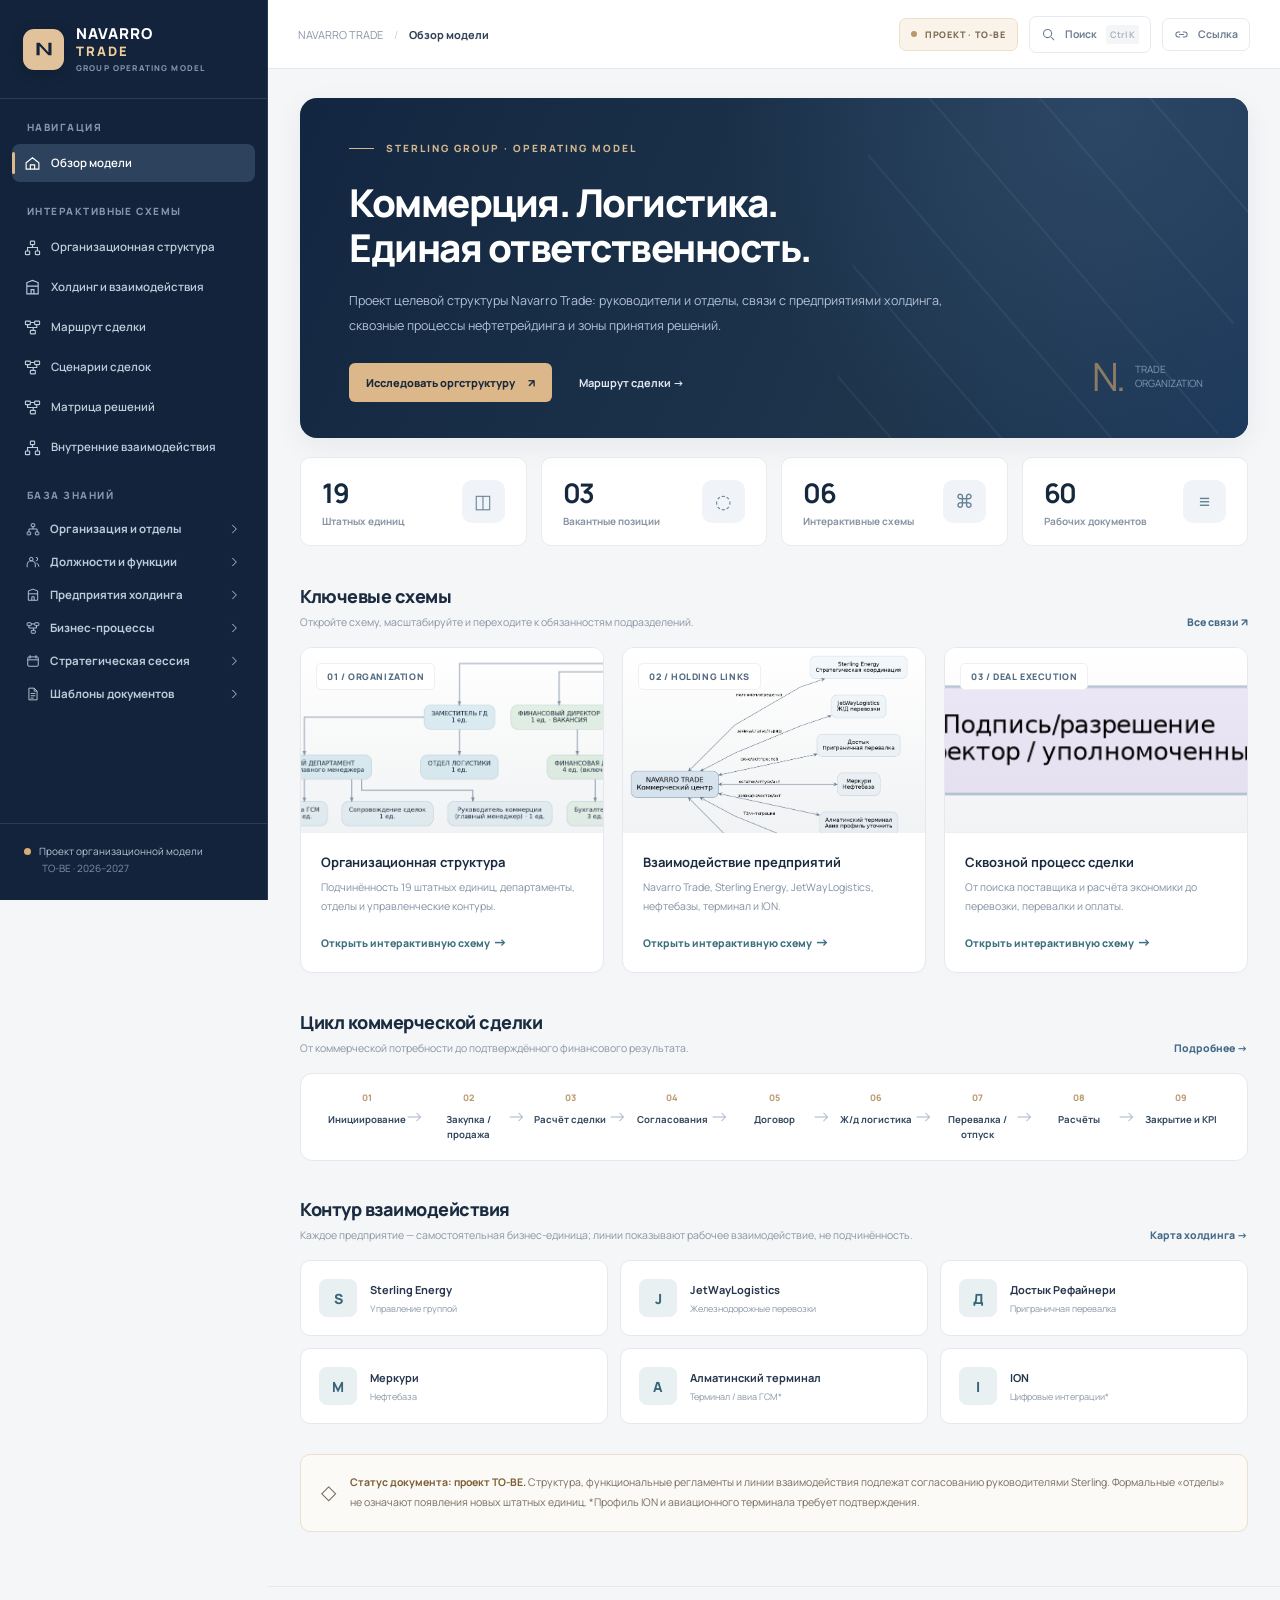
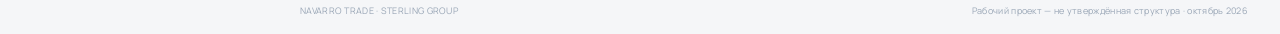
==== index.html @ ce905e8c "Initial commit: NAVARRO TRADE Overview" ====
<!doctype html>
<html lang="ru">
<head>
  <meta charset="utf-8" />
  <meta name="viewport" content="width=device-width, initial-scale=1" />
  <meta name="description" content="NAVARRO TRADE — проект организационной структуры, взаимодействий предприятий группы Sterling и процессов нефтетрейдинга." />
  <meta name="theme-color" content="#101d34" />
  <title>NAVARRO TRADE — Организационная модель</title>
  <link rel="icon" type="image/svg+xml" href="assets/favicon.svg" />
  <link rel="stylesheet" href="assets/style.css" />
</head>
<body>
  <div id="app-shell">
    <aside class="sidebar" id="sidebar">
      <a class="brand" href="#/" aria-label="NAVARRO TRADE — на главную">
        <span class="brand-mark"><svg viewBox="0 0 48 48" aria-hidden="true"><path d="M12 34V14h5l14 15V14h5v20h-5L17 19v15z" fill="currentColor"/></svg></span>
        <span class="brand-name">NAVARRO<span>TRADE</span><small>GROUP OPERATING MODEL</small></span>
      </a>
      <div class="sidebar-scroll" id="sidebar-nav"></div>
      <div class="sidebar-bottom"><span class="status-circle"></span><span>Проект организационной модели</span><small>TO-BE · 2026–2027</small></div>
    </aside>
    <div class="page-column">
      <header class="topbar">
        <button class="mobile-menu icon-button" id="mobile-menu" title="Открыть меню" aria-label="Открыть меню"><svg viewBox="0 0 24 24"><path d="M4 7h16M4 12h16M4 17h16"/></svg></button>
        <div class="top-location" id="top-location"><span>Рабочее пространство</span><span class="breadcrumb-divider">/</span><strong>Обзор модели</strong></div>
        <div class="top-actions">
          <span class="project-pill"><i></i> ПРОЕКТ · TO-BE</span>
          <button class="top-action search-trigger" id="open-search" aria-label="Поиск по документам"><svg viewBox="0 0 24 24"><circle cx="10.5" cy="10.5" r="6.5"/><path d="m16 16 5 5"/></svg> Поиск <kbd>Ctrl K</kbd></button>
          <button class="top-action copy-link" id="copy-link"><svg viewBox="0 0 24 24"><path d="M8 12h8M10 8H7a4 4 0 0 0 0 8h3m4-8h3a4 4 0 0 1 0 8h-3"/></svg><span>Ссылка</span></button>
        </div>
      </header>
      <main id="main" tabindex="-1"></main>
      <footer class="footer"><span>NAVARRO TRADE · STERLING GROUP</span><span>Рабочий проект — не утверждённая структура · октябрь 2026</span></footer>
    </div>
  </div>
  <div class="overlay" id="search-overlay" hidden>
    <div class="search-dialog" role="dialog" aria-modal="true" aria-label="Поиск по материалам">
      <div class="dialog-input"><svg viewBox="0 0 24 24"><circle cx="10.5" cy="10.5" r="6.5"/><path d="m16 16 5 5"/></svg><input type="search" id="search-input" placeholder="Поиск по должностям, отделам, процессам..." autocomplete="off"/><kbd>ESC</kbd></div>
      <div id="search-results"></div>
      <div class="dialog-bottom">Поиск по <strong id="docs-counter"></strong> материалам · Enter — открыть первый результат</div>
    </div>
  </div>
  <div class="mobile-backdrop" id="mobile-backdrop" hidden></div>
  <div class="toast" id="toast"></div>
  <script src="site-data.js"></script>
  <script src="assets/app.js"></script>
</body>
</html>
---- assets/style.css ----
@import url('https://fonts.googleapis.com/css2?family=DM+Sans:wght@400;500;600;700;800&family=Manrope:wght@400;500;600;700;800&display=swap');
:root{--navy:#12233b;--navy-2:#172a44;--light:#f5f6f8;--line:#e5e8ee;--muted:#718096;--ink:#1b293e;--gold:#b89767;--teal:#397f88;--side:268px;--header:69px;--radius:15px}
*{box-sizing:border-box}html,body{margin:0;min-height:100%;font-family:Manrope,'DM Sans',Arial,sans-serif;color:var(--ink);background:var(--light)}body{font-size:13px}button,input{font:inherit}button{cursor:pointer}a{text-decoration:none;color:inherit}a:focus-visible,button:focus-visible,input:focus-visible{outline:3px solid #94c1d2;outline-offset:3px}button,svg{vertical-align:middle}button{border:0}
#app-shell{display:flex;min-height:100vh} .sidebar{width:var(--side);position:fixed;left:0;top:0;bottom:0;z-index:25;background:var(--navy);color:#cbd4de;display:flex;flex-direction:column;border-right:1px solid #263c57}.brand{height:99px;min-height:99px;padding:27px 23px;display:flex;align-items:center;gap:12px;color:white;border-bottom:1px solid #283c56}.brand-mark{width:41px;height:41px;border-radius:11px;background:#e2c29b;color:#14243b;display:grid;place-items:center;box-shadow:0 3px 15px #0002}.brand-mark svg{width:30px}.brand-name{font-size:15px;font-weight:800;letter-spacing:1px;line-height:1.1}.brand-name span{display:block;font-size:13px;color:#f0cf9b;letter-spacing:2px;margin-top:2px}.brand-name small{font-size:8px;color:#8394aa;letter-spacing:1.15px;display:block;margin-top:5px}.sidebar-scroll{overflow-y:auto;overflow-x:hidden;padding:21px 12px;flex:1;scrollbar-width:thin;scrollbar-color:#41536b transparent}.menu-group{margin-bottom:22px}.menu-label{font-size:10px;font-weight:800;color:#8295ac;letter-spacing:1.45px;padding:0 15px;margin-bottom:10px}.menu-item{display:flex;align-items:center;gap:10px;min-height:38px;padding:9px 12px;margin:2px 0;border-radius:8px;font-size:11.5px;font-weight:600;color:#bfcbd9;line-height:1.4;transition:.16s}.menu-item svg{width:17px;height:17px;flex-shrink:0;stroke:currentColor;stroke-width:1.6;fill:none}.menu-item:hover{color:white;background:#273c56}.menu-item.selected{color:#fff;background:#2d435d}.menu-item.selected:before{content:"";position:absolute;width:3px;height:22px;margin-left:-12px;background:#dfb987;border-radius:3px}.menu-item .menu-counter{margin-left:auto;opacity:.55;font-size:10px}.sidebar-fold{display:flex;align-items:center;justify-content:space-between;width:100%;background:none;color:#bcc9d8;border:0;padding:9px 14px;text-align:left;font-size:11.5px;font-weight:700}.sidebar-fold span{display:flex;gap:10px;align-items:center}.sidebar-fold svg{width:14px;height:14px;fill:none;stroke:currentColor;stroke-width:1.6}.sidebar-fold[aria-expanded="false"] .fold-icon{transform:rotate(-90deg)}.sidebar-docs{padding-left:13px}.sidebar-docs .menu-item{font-size:10.8px;min-height:29px;padding-top:7px;padding-bottom:7px;font-weight:500}.sidebar-bottom{padding:19px 24px 23px;border-top:1px solid #283c56;font-size:10px;line-height:1.7;color:#b9c5d3;position:relative}.sidebar-bottom small{display:block;color:#8190a2;font-size:10px;margin-left:18px}.status-circle{width:7px;height:7px;border-radius:50%;background:#d8ad73;display:inline-block;margin-right:8px}
.page-column{margin-left:var(--side);min-width:0;width:calc(100% - var(--side));display:flex;flex-direction:column;min-height:100vh}.topbar{height:var(--header);min-height:var(--header);background:#fff;border-bottom:1px solid var(--line);display:flex;align-items:center;justify-content:space-between;padding:0 30px;gap:15px;position:sticky;top:0;z-index:20}.top-location{display:flex;gap:11px;align-items:center;color:#8995a6;font-size:11px;min-width:0;white-space:nowrap;overflow:hidden;text-overflow:ellipsis}.top-location strong{color:#34435a;font-weight:750;text-overflow:ellipsis;overflow:hidden}.breadcrumb-divider{color:#cad1d9}.top-actions{display:flex;align-items:center;gap:11px;white-space:nowrap}.project-pill{display:inline-flex;align-items:center;gap:8px;font-size:9px;font-weight:800;color:#7e6a52;background:#f9f3ea;border:1px solid #efdfc6;padding:9px 11px;border-radius:7px;letter-spacing:.8px}.project-pill i{width:6px;height:6px;border-radius:50%;background:#ba9867}.top-action{border:1px solid #e7eaf0;background:#fff;color:#69798e;padding:8px 11px;border-radius:7px;display:inline-flex;gap:9px;align-items:center;font-size:10.5px;font-weight:650}.top-action:hover{background:#f6f8fb;color:var(--navy)}.top-action svg,.icon-button svg{width:15px;height:15px;stroke:currentColor;stroke-width:1.65;fill:none}.top-action kbd{color:#a9b2be;background:#f4f5f7;padding:3px 4px;border-radius:3px;font-family:inherit;font-size:9px}.mobile-menu{display:none}.footer{min-height:47px;display:flex;justify-content:space-between;gap:15px;padding:17px 32px;border-top:1px solid var(--line);font-size:9px;color:#99a6b6;letter-spacing:.3px}#main{width:100%;flex:1}
.overview{padding:29px 32px 54px;max-width:1560px;margin:auto}.hero{position:relative;isolation:isolate;overflow:hidden;border-radius:17px;color:#fff;background:#132641;min-height:315px;padding:43px 49px 36px;box-shadow:0 8px 28px #101f3310}.hero:before{content:"";position:absolute;inset:0;background:radial-gradient(circle at 85% 5%,#2c4766 0,transparent 44%),linear-gradient(115deg,transparent 0%,#1e354c 68%,#1c385b 100%);z-index:-1}.hero:after{content:"";position:absolute;right:1%;top:-20%;width:41%;height:150%;background:repeating-linear-gradient(45deg,transparent 0px,transparent 36px,#fff 37px,#fff 38px,transparent 39px,transparent 78px);opacity:.05;transform:skewX(-8deg);z-index:-1}.hero-content{max-width:720px}.eyebrow{font-size:10px;font-weight:800;letter-spacing:2px;text-transform:uppercase;color:#d2b78e;display:flex;align-items:center;gap:12px}.eyebrow:before{content:"";width:25px;height:1px;background:currentColor}.hero h1{font-weight:800;font-size:clamp(28px,3vw,42px);letter-spacing:-1.5px;line-height:1.18;margin:25px 0 17px}.hero p{color:#b3c4d9;font-size:12.5px;line-height:2;max-width:620px;margin:0}.hero-actions{display:flex;align-items:center;gap:13px;margin-top:25px}.primary-link{display:inline-flex;align-items:center;justify-content:center;gap:13px;background:#dcb78a;padding:12px 17px;color:#1a2a3d;font-weight:800;font-size:11px;border-radius:6px;transition:.15s}.primary-link:hover{background:#eccda7}.ghost-link{font-size:11px;color:#e2e8f0;font-weight:700;padding:10px 14px}.ghost-link:hover{color:#fff}.hero-stamp{position:absolute;right:45px;bottom:35px;display:flex;align-items:center;gap:12px;opacity:.7;font-size:10px;color:#a9bfd4}.hero-stamp b{font-size:39px;font-weight:400;letter-spacing:-3px;color:#bb986b}
.stats{display:grid;grid-template-columns:repeat(4,minmax(0,1fr));gap:14px;margin:19px 0 38px}.stat-card{border:1px solid #e8ebef;border-radius:10px;padding:16px 21px;background:#fff;display:flex;align-items:center;justify-content:space-between;min-height:89px;gap:12px}.stat-card strong{font-size:27px;letter-spacing:-1.3px;color:#15283e}.stat-card span{display:block;font-size:10px;color:#8794a3;font-weight:700;margin-top:3px}.stat-icon{width:43px;height:43px;background:#f0f3f7;border-radius:10px;display:grid;place-items:center;font-size:19px;color:#648093}.section-heading{display:flex;justify-content:space-between;align-items:flex-end;gap:14px;margin:10px 0 18px}.section-heading h2{font-size:18px;letter-spacing:-.5px;margin:0;font-weight:800;color:#1b2c41}.section-heading p{color:#8994a2;margin:7px 0 0;font-size:10.5px}.section-heading a{font-size:10.5px;color:#456a88;font-weight:800}.feature-grid{display:grid;grid-template-columns:repeat(3,minmax(0,1fr));gap:18px}.feature-card{display:block;min-width:0;background:white;border:1px solid var(--line);border-radius:12px;overflow:hidden;box-shadow:0 2px 6px #162d4803;transition:transform .2s,box-shadow .2s}.feature-card:hover{transform:translateY(-3px);box-shadow:0 10px 25px #18304716}.feature-cover{height:185px;position:relative;background:#eef2f5;display:flex;align-items:center;justify-content:center;overflow:hidden}.feature-cover img{width:100%;height:100%;object-fit:cover;object-position:center top;filter:saturate(.85)}.feature-cover .cover-overlay{position:absolute;inset:0;background:linear-gradient(0deg,#13293b0f,transparent)}.feature-cover .cover-tag{position:absolute;left:15px;top:15px;background:white;color:#52697f;padding:6px 10px;border-radius:5px;font-size:9px;font-weight:800;letter-spacing:.6px;border:1px solid #eef0f1}.feature-body{padding:20px 20px 21px}.feature-body h3{font-size:13px;margin:0 0 7px;color:#1b2c41}.feature-body p{font-size:10.5px;color:#8190a2;line-height:1.8;min-height:42px;margin:0 0 12px}.feature-body .card-cta{font-size:10.5px;font-weight:800;color:#3d7080}.feature-body .card-cta:after{content:' →';font-size:14px}
.process-strip{margin:37px 0 36px}.flow-list{display:flex;gap:0;background:white;border:1px solid var(--line);border-radius:12px;padding:17px 15px;overflow-x:auto}.flow-step{flex:1;min-width:99px;text-align:center;position:relative;padding:0 10px}.flow-step:not(:last-child):after{content:'→';color:#b7c1cf;position:absolute;right:-6px;top:12px;font-size:19px}.flow-no{font-size:9px;color:#bd9c70;font-weight:800;display:block;margin-bottom:8px}.flow-step strong{font-size:9.6px;line-height:1.65;display:block;color:#33475f;white-space:normal}.companies{margin-top:29px}.company-grid{display:grid;grid-template-columns:repeat(3,minmax(0,1fr));gap:12px}.company-link{background:white;border:1px solid var(--line);padding:18px 18px;display:flex;gap:13px;align-items:center;border-radius:10px;min-width:0}.company-link:hover{border-color:#b9c9d7;box-shadow:0 4px 16px #101f3310}.company-icon{width:38px;height:38px;border-radius:8px;display:grid;place-items:center;background:#e8f0f2;color:#386679;font-weight:800;flex-shrink:0;font-size:14px}.company-link strong{font-size:11px;display:block;color:#26374c}.company-link small{display:block;color:#8996a6;font-size:9px;margin-top:5px;white-space:nowrap;text-overflow:ellipsis;overflow:hidden}.company-link>div:last-child{min-width:0}.important-note{display:flex;gap:14px;align-items:flex-start;padding:18px 20px;border:1px solid #ebdfcf;border-radius:10px;background:#fcfaf6;color:#766b5e;margin-top:30px;font-size:10.5px;line-height:1.9}.important-note b{color:#7d5e36}
.canvas-page{padding:24px 31px 36px;max-width:1720px;margin:auto}.canvas-header{display:flex;justify-content:space-between;align-items:flex-start;gap:25px;margin-bottom:17px}.overline{font-size:9.5px;font-weight:800;color:#b58f5d;letter-spacing:1.7px;text-transform:uppercase}.canvas-header h1,.docs-page h1{font-size:25px;margin:9px 0 8px;letter-spacing:-1px;line-height:1.35}.canvas-header p{font-size:10.5px;color:#8594a5;margin:0;line-height:1.8}.canvas-links{display:flex;gap:7px;flex-wrap:wrap;justify-content:flex-end;max-width:560px;padding-top:12px}.mini-link{display:inline-flex;border:1px solid #e1e6eb;background:#fff;color:#627386;padding:7px 10px;border-radius:6px;font-size:9.5px;font-weight:700;white-space:nowrap}.mini-link.selected,.mini-link:hover{color:#fff;background:#1f3956;border-color:#1f3956}.canvas-layout{display:grid;grid-template-columns:minmax(0,1fr) 257px;gap:13px;align-items:stretch}.graph-shell{height:min(72vh,760px);min-height:470px;border:1px solid #dfe4eb;border-radius:11px;background:linear-gradient(#e9edf1 1px,transparent 1px),linear-gradient(90deg,#e9edf1 1px,transparent 1px),#f8fafb;background-size:23px 23px;position:relative;overflow:hidden}.graph-viewport{position:absolute;inset:0;overflow:hidden;cursor:grab;touch-action:none}.graph-viewport.grabbing{cursor:grabbing}.graph-stage{position:absolute;left:0;top:0;transform-origin:0 0}.graph-lines{position:absolute;top:0;left:0;pointer-events:none;overflow:visible}.canvas-node{position:absolute;background:white;border:2px solid #cbd7e6;border-left:8px solid #6684aa;border-radius:12px;padding:17px 18px;box-shadow:0 7px 21px #223d5212;overflow:hidden;cursor:pointer;user-select:none}.canvas-node.tone-violet{border-color:#bcb3d9;border-left-color:#907dc6;background:#fbfaff}.canvas-node.tone-blue{border-color:#a5bfda;border-left-color:#6488b2;background:#f8fbff}.canvas-node.tone-green{border-color:#a6ccbe;border-left-color:#6d9f8a;background:#f8fffc}.canvas-node.tone-gold{border-color:#d8c9a5;border-left-color:#b9a26c;background:#fffdf7}.canvas-node.tone-cyan{border-color:#a2cbd1;border-left-color:#5599a3;background:#f8fdfe}.canvas-node.tone-rose{border-color:#e0b8b6;border-left-color:#c48281;background:#fff9f8}.canvas-node:hover,.canvas-node.active{box-shadow:0 13px 29px #1e476335;border-color:#567c9a}.canvas-node.active{outline:3px solid #c2d7e4;outline-offset:2px}.canvas-node h1,.canvas-node h2,.canvas-node h3{font-size:23px;margin:0 0 12px;line-height:1.3;letter-spacing:-.4px}.canvas-node h1{font-size:26px}.canvas-node p,.canvas-node li{font-size:17px;line-height:1.45;margin:7px 0}.canvas-node p strong,.canvas-node strong{font-weight:800}.canvas-node ul{padding-left:18px}.canvas-node a{color:#285f88;text-decoration:underline;text-underline-offset:2px}.edge-graph{fill:none;stroke:#6483a3;stroke-width:3;opacity:.7}.edge-graph.edge-violet{stroke:#9476b2}.edge-graph.edge-green{stroke:#5a9a80}.edge-graph.edge-gold{stroke:#b8a16d}.edge-graph.edge-rose{stroke:#bd7877}.edge-graph.edge-cyan{stroke:#5a9eae}.edge-graph.functional{stroke-dasharray:12 10;opacity:.5}.edge-graph.highlight{stroke:#db9858;stroke-width:5;opacity:1}.edge-label{font-size:17px;fill:#6b7c91;paint-order:stroke;stroke:#fafbfc;stroke-width:8;stroke-linejoin:round;text-anchor:middle;font-weight:700}.map-floating-top{position:absolute;z-index:3;top:15px;left:15px;display:flex;gap:7px;flex-wrap:wrap;right:12px;pointer-events:none}.map-floating-top>*{pointer-events:auto}.tool-label{background:#fffffff0;border:1px solid #e0e5ea;border-radius:7px;padding:9px 12px;color:#718298;font-size:10px;font-weight:700;box-shadow:0 3px 12px #1f365212}.focus-button{border:1px solid #e1e6ec;background:#fff;border-radius:7px;padding:8px 10px;color:#3b5d74;font-size:10px;font-weight:800}.focus-button:hover{background:#dfeaf2}.canvas-controls{position:absolute;z-index:4;right:14px;bottom:15px;display:flex;gap:3px;background:white;border:1px solid #e2e7ed;border-radius:8px;padding:5px;box-shadow:0 4px 18px #1c314322}.canvas-controls button{width:35px;height:34px;background:#fff;color:#51687b;border-radius:5px;font-size:17px;font-weight:800}.canvas-controls button:hover{background:#eff3f7}.canvas-controls .zoom-label{display:flex;align-items:center;font-size:10px;padding:0 6px;color:#798a9b}.inspector{border:1px solid #e1e5eb;background:white;border-radius:11px;display:flex;flex-direction:column;min-height:470px;max-height:min(72vh,760px);overflow:hidden}.inspector-head{padding:17px 18px;border-bottom:1px solid #edf0f4;font-size:10.5px;color:#2e435a;font-weight:800;display:flex;align-items:center;gap:10px}.inspector-head .tiny-dot{width:7px;height:7px;border-radius:50%;background:#82a6b8}.inspector-content{padding:20px 19px;overflow-y:auto;flex:1}.inspector-content .empty{font-size:11px;color:#8996a6;line-height:2}.inspector-content .empty b{color:#3b5870}.inspector-content .hint{font-size:10px;color:#8291a2;line-height:1.8}.inspector-content h1,.inspector-content h2,.inspector-content h3{font-size:14px;line-height:1.5;margin:0 0 12px;color:#253a53}.inspector-content p,.inspector-content li{font-size:10.5px;color:#52677d;line-height:1.8}.inspector-content a{color:#2d7795;text-decoration:underline}.inspector-content a:hover{color:#184c68}.inspector-content .node-metadata{border-top:1px solid #eef0f3;margin-top:20px;padding-top:14px;color:#8d9ba8;font-size:9.5px}
.docs-page{padding:32px 35px 70px;max-width:1360px;margin:auto}.docs-heading{max-width:1020px;margin-bottom:25px}.docs-heading .overline{margin-bottom:10px}.docs-heading h1{font-size:28px}.docs-heading p{font-size:11px;line-height:2;color:#8693a1}.doc-layout{display:grid;grid-template-columns:minmax(0,1fr) 245px;align-items:start;gap:23px}.article{background:white;border:1px solid var(--line);border-radius:12px;padding:35px 40px 48px;min-width:0;box-shadow:0 3px 10px #1d2d4206}.article h1{font-size:21px;margin:0 0 27px;line-height:1.35}.article h2{font-size:17px;border-bottom:1px solid #e9edf1;padding-bottom:10px;margin:35px 0 15px;color:#233d57}.article h3{font-size:13px;margin:26px 0 10px;color:#233d57}.article p,.article li{font-size:11.5px;line-height:2;color:#43566b}.article p{margin:10px 0 14px}.article strong{color:#23374c}.article a{color:#286b91;text-decoration:underline;text-underline-offset:3px}.article ul,.article ol{padding-left:23px}.article blockquote{margin:20px 0;padding:8px 18px;border-left:3px solid #c1a078;background:#fbf8f3;border-radius:0 6px 6px 0}.article blockquote p{font-size:10.5px;color:#705c45}.article table{border-collapse:separate;border-spacing:0;width:100%;border:1px solid #dfe5eb;border-radius:8px;overflow:hidden;display:block;overflow-x:auto;font-size:10px}.article th,.article td{padding:11px 12px;border-bottom:1px solid #e7ebef;border-right:1px solid #e7ebef;vertical-align:top;line-height:1.65}.article th{background:#f3f6f8;font-weight:800;color:#2e485f}.article td{color:#52677a}.article tr:last-child td{border-bottom:0}.article th:last-child,.article td:last-child{border-right:0}.article code{font-size:11px;background:#edf2f4;padding:2px 5px;border-radius:4px}.article pre{overflow-x:auto;background:#15253c;padding:19px;border-radius:8px;color:#e1e9f0}.article pre code{background:none;padding:0;color:inherit}.doc-rail{background:#fff;border:1px solid var(--line);border-radius:10px;padding:21px 17px;position:sticky;top:93px}.doc-rail h3{font-size:11px;margin:0 0 16px;color:#2f465e}.doc-rail a{display:block;font-size:10.5px;padding:9px 6px;color:#76879a;line-height:1.6;border-bottom:1px solid #f1f2f5}.doc-rail a:hover{color:#256787}.doc-rail .muted-small{font-size:9.5px;color:#9ca9b5;line-height:1.8}.directory-head{margin:0 0 22px}.directory-grid{display:grid;grid-template-columns:repeat(3,minmax(0,1fr));gap:13px}.directory-item{background:#fff;border:1px solid var(--line);border-radius:10px;padding:19px;display:flex;flex-direction:column;gap:7px;min-height:120px}.directory-item:hover{border-color:#b6c7d5;box-shadow:0 5px 16px #14283d0c}.directory-item small{color:#a9977f;font-size:9px;font-weight:800;letter-spacing:.3px}.directory-item strong{font-size:11px;line-height:1.6;color:#25394d}.directory-item span{font-size:9.5px;color:#8a9aab;line-height:1.5;margin-top:auto}
.overlay{position:fixed;inset:0;background:#13243dbd;z-index:90;display:flex;align-items:flex-start;justify-content:center;padding:13vh 14px 24px;backdrop-filter:blur(4px)}[hidden]{display:none!important}.search-dialog{width:min(680px,100%);background:#fff;border-radius:13px;box-shadow:0 18px 65px #0d1d33aa;overflow:hidden}.dialog-input{height:72px;display:flex;align-items:center;padding:0 19px;gap:13px;border-bottom:1px solid #edf0f3}.dialog-input svg{width:20px;height:20px;stroke:#7292a8;stroke-width:1.7;fill:none}.dialog-input input{border:0;outline:0;font:500 13px Manrope,Arial,sans-serif;flex:1;min-width:0;color:#203c56}.dialog-input input::placeholder{color:#a2adba}.dialog-input kbd{font:10px Manrope;background:#f0f2f4;color:#8794a2;border:1px solid #e5e9ed;padding:5px;border-radius:4px}#search-results{max-height:450px;overflow-y:auto;padding:10px}.search-result{display:block;padding:13px 14px;border-radius:8px;color:#263b52}.search-result:hover{background:#f1f5f8}.search-result strong{display:block;font-size:11.5px;margin-bottom:4px}.search-result small{font-size:9px;color:#ba986b;font-weight:800}.search-result p{color:#83909d;font-size:9.5px;margin:6px 0 0;white-space:nowrap;text-overflow:ellipsis;overflow:hidden}.dialog-bottom{padding:13px 20px;border-top:1px solid #edf0f3;font-size:9px;color:#98a5b2}.dialog-bottom strong{color:#6e8395}.toast{position:fixed;z-index:100;bottom:22px;right:26px;background:#15283c;color:#fff;font-size:11px;padding:13px 18px;border-radius:8px;box-shadow:0 7px 25px #15283c50;opacity:0;transform:translateY(12px);pointer-events:none;transition:.23s}.toast.visible{opacity:1;transform:translateY(0)}.mobile-backdrop{display:none}
@media(max-width:1250px){:root{--side:235px}.brand{padding-left:16px}.sidebar-bottom{padding-left:17px}.overview{padding-left:25px;padding-right:25px}.canvas-page{padding-left:23px;padding-right:23px}.canvas-layout{grid-template-columns:minmax(0,1fr) 215px}.company-grid{grid-template-columns:repeat(2,minmax(0,1fr))}}@media(max-width:1040px){.feature-grid{gap:10px}.feature-cover{height:145px}.feature-body{padding:15px}.stats{gap:9px}.stat-card{padding:12px}.stat-card strong{font-size:22px}.canvas-layout{grid-template-columns:1fr}.graph-shell{height:520px}.inspector{max-height:290px;min-height:145px}.inspector-content{max-height:230px}.doc-layout{grid-template-columns:1fr}.doc-rail{position:static}.directory-grid{grid-template-columns:repeat(2,1fr)}}@media(max-width:760px){:root{--side:270px;--header:60px}.sidebar{transform:translateX(-100%);transition:transform .2s;box-shadow:10px 0 30px #091a2f30}.sidebar.open{transform:translateX(0)}.mobile-backdrop{display:block;position:fixed;inset:0;background:#0c223688;z-index:22}.page-column{margin-left:0;width:100%}.mobile-menu{display:block;background:transparent;color:#3c5c79;padding:8px;margin-left:-8px}.mobile-menu svg{height:19px;width:19px}.topbar{padding:0 15px}.top-location{font-size:10px}.top-location>span:first-child,.breadcrumb-divider,.top-action.copy-link span,.project-pill{display:none}.top-actions{gap:6px}.top-action{padding:8px}.search-trigger{font-size:0}.search-trigger kbd{display:none}.footer{padding:15px 17px;flex-wrap:wrap;line-height:1.5}.overview{padding:16px 13px 35px}.hero{min-height:290px;padding:28px 25px 29px}.hero h1{font-size:29px;letter-spacing:-.8px}.hero p{font-size:11px}.hero-stamp{display:none}.hero-actions{flex-wrap:wrap}.stats{grid-template-columns:repeat(2,minmax(0,1fr));gap:9px;margin-bottom:25px}.stat-card{min-height:78px}.feature-grid{grid-template-columns:1fr}.feature-cover{height:210px}.section-heading h2{font-size:17px}.company-grid{grid-template-columns:1fr}.company-link{padding:15px}.canvas-page{padding:17px 11px 25px}.canvas-header{display:block}.canvas-header h1{font-size:22px}.canvas-links{justify-content:flex-start;margin:15px 0}.graph-shell{height:63vh;min-height:370px}.map-floating-top{right:12px}.tool-label{display:none}.focus-button{font-size:9px;padding:7px 8px}.docs-page{padding:21px 11px 40px}.docs-heading h1{font-size:23px}.article{padding:22px 17px}.article table{font-size:9px}.directory-grid{grid-template-columns:1fr}.doc-rail{display:none}}@media(prefers-reduced-motion:reduce){*{transition:none!important;scroll-behavior:auto!important}}
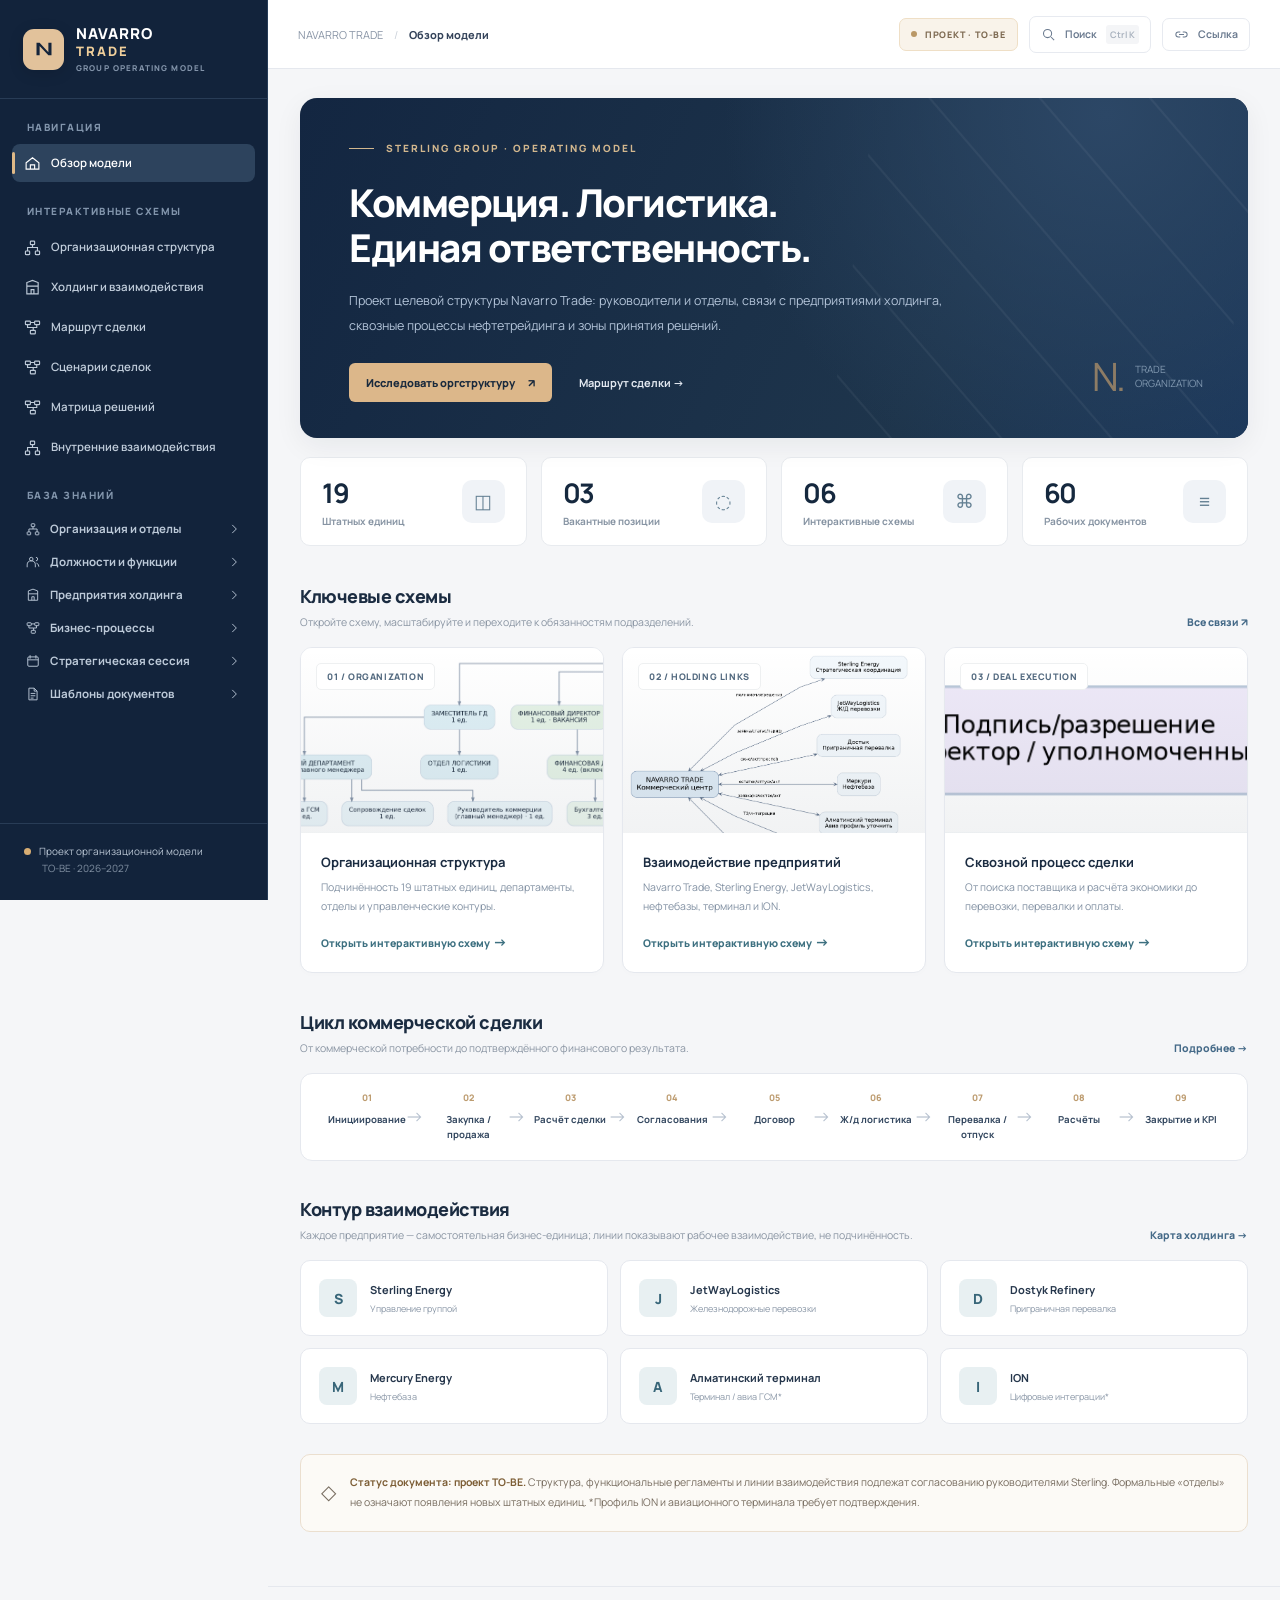
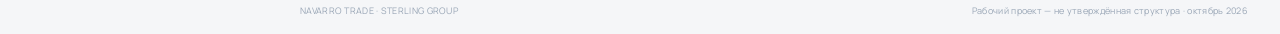
==== commit 299a0105: "Increase map typography and label readability" ====
--- a/index.html
+++ b/index.html
@@ -7,7 +7,7 @@
   <meta name="theme-color" content="#101d34" />
   <title>NAVARRO TRADE — Организационная модель</title>
   <link rel="icon" type="image/svg+xml" href="assets/favicon.svg" />
-  <link rel="stylesheet" href="assets/style.css" />
+  <link rel="stylesheet" href="assets/style.css?v=20261015-3" />
 </head>
 <body>
   <div id="app-shell">
@@ -43,6 +43,6 @@
   <div class="mobile-backdrop" id="mobile-backdrop" hidden></div>
   <div class="toast" id="toast"></div>
   <script src="site-data.js"></script>
-  <script src="assets/app.js"></script>
+  <script src="assets/app.js?v=20261015-3"></script>
 </body>
 </html>
--- a/assets/style.css
+++ b/assets/style.css
@@ -1,12 +1 @@
-@import url('https://fonts.googleapis.com/css2?family=DM+Sans:wght@400;500;600;700;800&family=Manrope:wght@400;500;600;700;800&display=swap');
-:root{--navy:#12233b;--navy-2:#172a44;--light:#f5f6f8;--line:#e5e8ee;--muted:#718096;--ink:#1b293e;--gold:#b89767;--teal:#397f88;--side:268px;--header:69px;--radius:15px}
-*{box-sizing:border-box}html,body{margin:0;min-height:100%;font-family:Manrope,'DM Sans',Arial,sans-serif;color:var(--ink);background:var(--light)}body{font-size:13px}button,input{font:inherit}button{cursor:pointer}a{text-decoration:none;color:inherit}a:focus-visible,button:focus-visible,input:focus-visible{outline:3px solid #94c1d2;outline-offset:3px}button,svg{vertical-align:middle}button{border:0}
-#app-shell{display:flex;min-height:100vh} .sidebar{width:var(--side);position:fixed;left:0;top:0;bottom:0;z-index:25;background:var(--navy);color:#cbd4de;display:flex;flex-direction:column;border-right:1px solid #263c57}.brand{height:99px;min-height:99px;padding:27px 23px;display:flex;align-items:center;gap:12px;color:white;border-bottom:1px solid #283c56}.brand-mark{width:41px;height:41px;border-radius:11px;background:#e2c29b;color:#14243b;display:grid;place-items:center;box-shadow:0 3px 15px #0002}.brand-mark svg{width:30px}.brand-name{font-size:15px;font-weight:800;letter-spacing:1px;line-height:1.1}.brand-name span{display:block;font-size:13px;color:#f0cf9b;letter-spacing:2px;margin-top:2px}.brand-name small{font-size:8px;color:#8394aa;letter-spacing:1.15px;display:block;margin-top:5px}.sidebar-scroll{overflow-y:auto;overflow-x:hidden;padding:21px 12px;flex:1;scrollbar-width:thin;scrollbar-color:#41536b transparent}.menu-group{margin-bottom:22px}.menu-label{font-size:10px;font-weight:800;color:#8295ac;letter-spacing:1.45px;padding:0 15px;margin-bottom:10px}.menu-item{display:flex;align-items:center;gap:10px;min-height:38px;padding:9px 12px;margin:2px 0;border-radius:8px;font-size:11.5px;font-weight:600;color:#bfcbd9;line-height:1.4;transition:.16s}.menu-item svg{width:17px;height:17px;flex-shrink:0;stroke:currentColor;stroke-width:1.6;fill:none}.menu-item:hover{color:white;background:#273c56}.menu-item.selected{color:#fff;background:#2d435d}.menu-item.selected:before{content:"";position:absolute;width:3px;height:22px;margin-left:-12px;background:#dfb987;border-radius:3px}.menu-item .menu-counter{margin-left:auto;opacity:.55;font-size:10px}.sidebar-fold{display:flex;align-items:center;justify-content:space-between;width:100%;background:none;color:#bcc9d8;border:0;padding:9px 14px;text-align:left;font-size:11.5px;font-weight:700}.sidebar-fold span{display:flex;gap:10px;align-items:center}.sidebar-fold svg{width:14px;height:14px;fill:none;stroke:currentColor;stroke-width:1.6}.sidebar-fold[aria-expanded="false"] .fold-icon{transform:rotate(-90deg)}.sidebar-docs{padding-left:13px}.sidebar-docs .menu-item{font-size:10.8px;min-height:29px;padding-top:7px;padding-bottom:7px;font-weight:500}.sidebar-bottom{padding:19px 24px 23px;border-top:1px solid #283c56;font-size:10px;line-height:1.7;color:#b9c5d3;position:relative}.sidebar-bottom small{display:block;color:#8190a2;font-size:10px;margin-left:18px}.status-circle{width:7px;height:7px;border-radius:50%;background:#d8ad73;display:inline-block;margin-right:8px}
-.page-column{margin-left:var(--side);min-width:0;width:calc(100% - var(--side));display:flex;flex-direction:column;min-height:100vh}.topbar{height:var(--header);min-height:var(--header);background:#fff;border-bottom:1px solid var(--line);display:flex;align-items:center;justify-content:space-between;padding:0 30px;gap:15px;position:sticky;top:0;z-index:20}.top-location{display:flex;gap:11px;align-items:center;color:#8995a6;font-size:11px;min-width:0;white-space:nowrap;overflow:hidden;text-overflow:ellipsis}.top-location strong{color:#34435a;font-weight:750;text-overflow:ellipsis;overflow:hidden}.breadcrumb-divider{color:#cad1d9}.top-actions{display:flex;align-items:center;gap:11px;white-space:nowrap}.project-pill{display:inline-flex;align-items:center;gap:8px;font-size:9px;font-weight:800;color:#7e6a52;background:#f9f3ea;border:1px solid #efdfc6;padding:9px 11px;border-radius:7px;letter-spacing:.8px}.project-pill i{width:6px;height:6px;border-radius:50%;background:#ba9867}.top-action{border:1px solid #e7eaf0;background:#fff;color:#69798e;padding:8px 11px;border-radius:7px;display:inline-flex;gap:9px;align-items:center;font-size:10.5px;font-weight:650}.top-action:hover{background:#f6f8fb;color:var(--navy)}.top-action svg,.icon-button svg{width:15px;height:15px;stroke:currentColor;stroke-width:1.65;fill:none}.top-action kbd{color:#a9b2be;background:#f4f5f7;padding:3px 4px;border-radius:3px;font-family:inherit;font-size:9px}.mobile-menu{display:none}.footer{min-height:47px;display:flex;justify-content:space-between;gap:15px;padding:17px 32px;border-top:1px solid var(--line);font-size:9px;color:#99a6b6;letter-spacing:.3px}#main{width:100%;flex:1}
-.overview{padding:29px 32px 54px;max-width:1560px;margin:auto}.hero{position:relative;isolation:isolate;overflow:hidden;border-radius:17px;color:#fff;background:#132641;min-height:315px;padding:43px 49px 36px;box-shadow:0 8px 28px #101f3310}.hero:before{content:"";position:absolute;inset:0;background:radial-gradient(circle at 85% 5%,#2c4766 0,transparent 44%),linear-gradient(115deg,transparent 0%,#1e354c 68%,#1c385b 100%);z-index:-1}.hero:after{content:"";position:absolute;right:1%;top:-20%;width:41%;height:150%;background:repeating-linear-gradient(45deg,transparent 0px,transparent 36px,#fff 37px,#fff 38px,transparent 39px,transparent 78px);opacity:.05;transform:skewX(-8deg);z-index:-1}.hero-content{max-width:720px}.eyebrow{font-size:10px;font-weight:800;letter-spacing:2px;text-transform:uppercase;color:#d2b78e;display:flex;align-items:center;gap:12px}.eyebrow:before{content:"";width:25px;height:1px;background:currentColor}.hero h1{font-weight:800;font-size:clamp(28px,3vw,42px);letter-spacing:-1.5px;line-height:1.18;margin:25px 0 17px}.hero p{color:#b3c4d9;font-size:12.5px;line-height:2;max-width:620px;margin:0}.hero-actions{display:flex;align-items:center;gap:13px;margin-top:25px}.primary-link{display:inline-flex;align-items:center;justify-content:center;gap:13px;background:#dcb78a;padding:12px 17px;color:#1a2a3d;font-weight:800;font-size:11px;border-radius:6px;transition:.15s}.primary-link:hover{background:#eccda7}.ghost-link{font-size:11px;color:#e2e8f0;font-weight:700;padding:10px 14px}.ghost-link:hover{color:#fff}.hero-stamp{position:absolute;right:45px;bottom:35px;display:flex;align-items:center;gap:12px;opacity:.7;font-size:10px;color:#a9bfd4}.hero-stamp b{font-size:39px;font-weight:400;letter-spacing:-3px;color:#bb986b}
-.stats{display:grid;grid-template-columns:repeat(4,minmax(0,1fr));gap:14px;margin:19px 0 38px}.stat-card{border:1px solid #e8ebef;border-radius:10px;padding:16px 21px;background:#fff;display:flex;align-items:center;justify-content:space-between;min-height:89px;gap:12px}.stat-card strong{font-size:27px;letter-spacing:-1.3px;color:#15283e}.stat-card span{display:block;font-size:10px;color:#8794a3;font-weight:700;margin-top:3px}.stat-icon{width:43px;height:43px;background:#f0f3f7;border-radius:10px;display:grid;place-items:center;font-size:19px;color:#648093}.section-heading{display:flex;justify-content:space-between;align-items:flex-end;gap:14px;margin:10px 0 18px}.section-heading h2{font-size:18px;letter-spacing:-.5px;margin:0;font-weight:800;color:#1b2c41}.section-heading p{color:#8994a2;margin:7px 0 0;font-size:10.5px}.section-heading a{font-size:10.5px;color:#456a88;font-weight:800}.feature-grid{display:grid;grid-template-columns:repeat(3,minmax(0,1fr));gap:18px}.feature-card{display:block;min-width:0;background:white;border:1px solid var(--line);border-radius:12px;overflow:hidden;box-shadow:0 2px 6px #162d4803;transition:transform .2s,box-shadow .2s}.feature-card:hover{transform:translateY(-3px);box-shadow:0 10px 25px #18304716}.feature-cover{height:185px;position:relative;background:#eef2f5;display:flex;align-items:center;justify-content:center;overflow:hidden}.feature-cover img{width:100%;height:100%;object-fit:cover;object-position:center top;filter:saturate(.85)}.feature-cover .cover-overlay{position:absolute;inset:0;background:linear-gradient(0deg,#13293b0f,transparent)}.feature-cover .cover-tag{position:absolute;left:15px;top:15px;background:white;color:#52697f;padding:6px 10px;border-radius:5px;font-size:9px;font-weight:800;letter-spacing:.6px;border:1px solid #eef0f1}.feature-body{padding:20px 20px 21px}.feature-body h3{font-size:13px;margin:0 0 7px;color:#1b2c41}.feature-body p{font-size:10.5px;color:#8190a2;line-height:1.8;min-height:42px;margin:0 0 12px}.feature-body .card-cta{font-size:10.5px;font-weight:800;color:#3d7080}.feature-body .card-cta:after{content:' →';font-size:14px}
-.process-strip{margin:37px 0 36px}.flow-list{display:flex;gap:0;background:white;border:1px solid var(--line);border-radius:12px;padding:17px 15px;overflow-x:auto}.flow-step{flex:1;min-width:99px;text-align:center;position:relative;padding:0 10px}.flow-step:not(:last-child):after{content:'→';color:#b7c1cf;position:absolute;right:-6px;top:12px;font-size:19px}.flow-no{font-size:9px;color:#bd9c70;font-weight:800;display:block;margin-bottom:8px}.flow-step strong{font-size:9.6px;line-height:1.65;display:block;color:#33475f;white-space:normal}.companies{margin-top:29px}.company-grid{display:grid;grid-template-columns:repeat(3,minmax(0,1fr));gap:12px}.company-link{background:white;border:1px solid var(--line);padding:18px 18px;display:flex;gap:13px;align-items:center;border-radius:10px;min-width:0}.company-link:hover{border-color:#b9c9d7;box-shadow:0 4px 16px #101f3310}.company-icon{width:38px;height:38px;border-radius:8px;display:grid;place-items:center;background:#e8f0f2;color:#386679;font-weight:800;flex-shrink:0;font-size:14px}.company-link strong{font-size:11px;display:block;color:#26374c}.company-link small{display:block;color:#8996a6;font-size:9px;margin-top:5px;white-space:nowrap;text-overflow:ellipsis;overflow:hidden}.company-link>div:last-child{min-width:0}.important-note{display:flex;gap:14px;align-items:flex-start;padding:18px 20px;border:1px solid #ebdfcf;border-radius:10px;background:#fcfaf6;color:#766b5e;margin-top:30px;font-size:10.5px;line-height:1.9}.important-note b{color:#7d5e36}
-.canvas-page{padding:24px 31px 36px;max-width:1720px;margin:auto}.canvas-header{display:flex;justify-content:space-between;align-items:flex-start;gap:25px;margin-bottom:17px}.overline{font-size:9.5px;font-weight:800;color:#b58f5d;letter-spacing:1.7px;text-transform:uppercase}.canvas-header h1,.docs-page h1{font-size:25px;margin:9px 0 8px;letter-spacing:-1px;line-height:1.35}.canvas-header p{font-size:10.5px;color:#8594a5;margin:0;line-height:1.8}.canvas-links{display:flex;gap:7px;flex-wrap:wrap;justify-content:flex-end;max-width:560px;padding-top:12px}.mini-link{display:inline-flex;border:1px solid #e1e6eb;background:#fff;color:#627386;padding:7px 10px;border-radius:6px;font-size:9.5px;font-weight:700;white-space:nowrap}.mini-link.selected,.mini-link:hover{color:#fff;background:#1f3956;border-color:#1f3956}.canvas-layout{display:grid;grid-template-columns:minmax(0,1fr) 257px;gap:13px;align-items:stretch}.graph-shell{height:min(72vh,760px);min-height:470px;border:1px solid #dfe4eb;border-radius:11px;background:linear-gradient(#e9edf1 1px,transparent 1px),linear-gradient(90deg,#e9edf1 1px,transparent 1px),#f8fafb;background-size:23px 23px;position:relative;overflow:hidden}.graph-viewport{position:absolute;inset:0;overflow:hidden;cursor:grab;touch-action:none}.graph-viewport.grabbing{cursor:grabbing}.graph-stage{position:absolute;left:0;top:0;transform-origin:0 0}.graph-lines{position:absolute;top:0;left:0;pointer-events:none;overflow:visible}.canvas-node{position:absolute;background:white;border:2px solid #cbd7e6;border-left:8px solid #6684aa;border-radius:12px;padding:17px 18px;box-shadow:0 7px 21px #223d5212;overflow:hidden;cursor:pointer;user-select:none}.canvas-node.tone-violet{border-color:#bcb3d9;border-left-color:#907dc6;background:#fbfaff}.canvas-node.tone-blue{border-color:#a5bfda;border-left-color:#6488b2;background:#f8fbff}.canvas-node.tone-green{border-color:#a6ccbe;border-left-color:#6d9f8a;background:#f8fffc}.canvas-node.tone-gold{border-color:#d8c9a5;border-left-color:#b9a26c;background:#fffdf7}.canvas-node.tone-cyan{border-color:#a2cbd1;border-left-color:#5599a3;background:#f8fdfe}.canvas-node.tone-rose{border-color:#e0b8b6;border-left-color:#c48281;background:#fff9f8}.canvas-node:hover,.canvas-node.active{box-shadow:0 13px 29px #1e476335;border-color:#567c9a}.canvas-node.active{outline:3px solid #c2d7e4;outline-offset:2px}.canvas-node h1,.canvas-node h2,.canvas-node h3{font-size:23px;margin:0 0 12px;line-height:1.3;letter-spacing:-.4px}.canvas-node h1{font-size:26px}.canvas-node p,.canvas-node li{font-size:17px;line-height:1.45;margin:7px 0}.canvas-node p strong,.canvas-node strong{font-weight:800}.canvas-node ul{padding-left:18px}.canvas-node a{color:#285f88;text-decoration:underline;text-underline-offset:2px}.edge-graph{fill:none;stroke:#6483a3;stroke-width:3;opacity:.7}.edge-graph.edge-violet{stroke:#9476b2}.edge-graph.edge-green{stroke:#5a9a80}.edge-graph.edge-gold{stroke:#b8a16d}.edge-graph.edge-rose{stroke:#bd7877}.edge-graph.edge-cyan{stroke:#5a9eae}.edge-graph.functional{stroke-dasharray:12 10;opacity:.5}.edge-graph.highlight{stroke:#db9858;stroke-width:5;opacity:1}.edge-label{font-size:17px;fill:#6b7c91;paint-order:stroke;stroke:#fafbfc;stroke-width:8;stroke-linejoin:round;text-anchor:middle;font-weight:700}.map-floating-top{position:absolute;z-index:3;top:15px;left:15px;display:flex;gap:7px;flex-wrap:wrap;right:12px;pointer-events:none}.map-floating-top>*{pointer-events:auto}.tool-label{background:#fffffff0;border:1px solid #e0e5ea;border-radius:7px;padding:9px 12px;color:#718298;font-size:10px;font-weight:700;box-shadow:0 3px 12px #1f365212}.focus-button{border:1px solid #e1e6ec;background:#fff;border-radius:7px;padding:8px 10px;color:#3b5d74;font-size:10px;font-weight:800}.focus-button:hover{background:#dfeaf2}.canvas-controls{position:absolute;z-index:4;right:14px;bottom:15px;display:flex;gap:3px;background:white;border:1px solid #e2e7ed;border-radius:8px;padding:5px;box-shadow:0 4px 18px #1c314322}.canvas-controls button{width:35px;height:34px;background:#fff;color:#51687b;border-radius:5px;font-size:17px;font-weight:800}.canvas-controls button:hover{background:#eff3f7}.canvas-controls .zoom-label{display:flex;align-items:center;font-size:10px;padding:0 6px;color:#798a9b}.inspector{border:1px solid #e1e5eb;background:white;border-radius:11px;display:flex;flex-direction:column;min-height:470px;max-height:min(72vh,760px);overflow:hidden}.inspector-head{padding:17px 18px;border-bottom:1px solid #edf0f4;font-size:10.5px;color:#2e435a;font-weight:800;display:flex;align-items:center;gap:10px}.inspector-head .tiny-dot{width:7px;height:7px;border-radius:50%;background:#82a6b8}.inspector-content{padding:20px 19px;overflow-y:auto;flex:1}.inspector-content .empty{font-size:11px;color:#8996a6;line-height:2}.inspector-content .empty b{color:#3b5870}.inspector-content .hint{font-size:10px;color:#8291a2;line-height:1.8}.inspector-content h1,.inspector-content h2,.inspector-content h3{font-size:14px;line-height:1.5;margin:0 0 12px;color:#253a53}.inspector-content p,.inspector-content li{font-size:10.5px;color:#52677d;line-height:1.8}.inspector-content a{color:#2d7795;text-decoration:underline}.inspector-content a:hover{color:#184c68}.inspector-content .node-metadata{border-top:1px solid #eef0f3;margin-top:20px;padding-top:14px;color:#8d9ba8;font-size:9.5px}
-.docs-page{padding:32px 35px 70px;max-width:1360px;margin:auto}.docs-heading{max-width:1020px;margin-bottom:25px}.docs-heading .overline{margin-bottom:10px}.docs-heading h1{font-size:28px}.docs-heading p{font-size:11px;line-height:2;color:#8693a1}.doc-layout{display:grid;grid-template-columns:minmax(0,1fr) 245px;align-items:start;gap:23px}.article{background:white;border:1px solid var(--line);border-radius:12px;padding:35px 40px 48px;min-width:0;box-shadow:0 3px 10px #1d2d4206}.article h1{font-size:21px;margin:0 0 27px;line-height:1.35}.article h2{font-size:17px;border-bottom:1px solid #e9edf1;padding-bottom:10px;margin:35px 0 15px;color:#233d57}.article h3{font-size:13px;margin:26px 0 10px;color:#233d57}.article p,.article li{font-size:11.5px;line-height:2;color:#43566b}.article p{margin:10px 0 14px}.article strong{color:#23374c}.article a{color:#286b91;text-decoration:underline;text-underline-offset:3px}.article ul,.article ol{padding-left:23px}.article blockquote{margin:20px 0;padding:8px 18px;border-left:3px solid #c1a078;background:#fbf8f3;border-radius:0 6px 6px 0}.article blockquote p{font-size:10.5px;color:#705c45}.article table{border-collapse:separate;border-spacing:0;width:100%;border:1px solid #dfe5eb;border-radius:8px;overflow:hidden;display:block;overflow-x:auto;font-size:10px}.article th,.article td{padding:11px 12px;border-bottom:1px solid #e7ebef;border-right:1px solid #e7ebef;vertical-align:top;line-height:1.65}.article th{background:#f3f6f8;font-weight:800;color:#2e485f}.article td{color:#52677a}.article tr:last-child td{border-bottom:0}.article th:last-child,.article td:last-child{border-right:0}.article code{font-size:11px;background:#edf2f4;padding:2px 5px;border-radius:4px}.article pre{overflow-x:auto;background:#15253c;padding:19px;border-radius:8px;color:#e1e9f0}.article pre code{background:none;padding:0;color:inherit}.doc-rail{background:#fff;border:1px solid var(--line);border-radius:10px;padding:21px 17px;position:sticky;top:93px}.doc-rail h3{font-size:11px;margin:0 0 16px;color:#2f465e}.doc-rail a{display:block;font-size:10.5px;padding:9px 6px;color:#76879a;line-height:1.6;border-bottom:1px solid #f1f2f5}.doc-rail a:hover{color:#256787}.doc-rail .muted-small{font-size:9.5px;color:#9ca9b5;line-height:1.8}.directory-head{margin:0 0 22px}.directory-grid{display:grid;grid-template-columns:repeat(3,minmax(0,1fr));gap:13px}.directory-item{background:#fff;border:1px solid var(--line);border-radius:10px;padding:19px;display:flex;flex-direction:column;gap:7px;min-height:120px}.directory-item:hover{border-color:#b6c7d5;box-shadow:0 5px 16px #14283d0c}.directory-item small{color:#a9977f;font-size:9px;font-weight:800;letter-spacing:.3px}.directory-item strong{font-size:11px;line-height:1.6;color:#25394d}.directory-item span{font-size:9.5px;color:#8a9aab;line-height:1.5;margin-top:auto}
-.overlay{position:fixed;inset:0;background:#13243dbd;z-index:90;display:flex;align-items:flex-start;justify-content:center;padding:13vh 14px 24px;backdrop-filter:blur(4px)}[hidden]{display:none!important}.search-dialog{width:min(680px,100%);background:#fff;border-radius:13px;box-shadow:0 18px 65px #0d1d33aa;overflow:hidden}.dialog-input{height:72px;display:flex;align-items:center;padding:0 19px;gap:13px;border-bottom:1px solid #edf0f3}.dialog-input svg{width:20px;height:20px;stroke:#7292a8;stroke-width:1.7;fill:none}.dialog-input input{border:0;outline:0;font:500 13px Manrope,Arial,sans-serif;flex:1;min-width:0;color:#203c56}.dialog-input input::placeholder{color:#a2adba}.dialog-input kbd{font:10px Manrope;background:#f0f2f4;color:#8794a2;border:1px solid #e5e9ed;padding:5px;border-radius:4px}#search-results{max-height:450px;overflow-y:auto;padding:10px}.search-result{display:block;padding:13px 14px;border-radius:8px;color:#263b52}.search-result:hover{background:#f1f5f8}.search-result strong{display:block;font-size:11.5px;margin-bottom:4px}.search-result small{font-size:9px;color:#ba986b;font-weight:800}.search-result p{color:#83909d;font-size:9.5px;margin:6px 0 0;white-space:nowrap;text-overflow:ellipsis;overflow:hidden}.dialog-bottom{padding:13px 20px;border-top:1px solid #edf0f3;font-size:9px;color:#98a5b2}.dialog-bottom strong{color:#6e8395}.toast{position:fixed;z-index:100;bottom:22px;right:26px;background:#15283c;color:#fff;font-size:11px;padding:13px 18px;border-radius:8px;box-shadow:0 7px 25px #15283c50;opacity:0;transform:translateY(12px);pointer-events:none;transition:.23s}.toast.visible{opacity:1;transform:translateY(0)}.mobile-backdrop{display:none}
-@media(max-width:1250px){:root{--side:235px}.brand{padding-left:16px}.sidebar-bottom{padding-left:17px}.overview{padding-left:25px;padding-right:25px}.canvas-page{padding-left:23px;padding-right:23px}.canvas-layout{grid-template-columns:minmax(0,1fr) 215px}.company-grid{grid-template-columns:repeat(2,minmax(0,1fr))}}@media(max-width:1040px){.feature-grid{gap:10px}.feature-cover{height:145px}.feature-body{padding:15px}.stats{gap:9px}.stat-card{padding:12px}.stat-card strong{font-size:22px}.canvas-layout{grid-template-columns:1fr}.graph-shell{height:520px}.inspector{max-height:290px;min-height:145px}.inspector-content{max-height:230px}.doc-layout{grid-template-columns:1fr}.doc-rail{position:static}.directory-grid{grid-template-columns:repeat(2,1fr)}}@media(max-width:760px){:root{--side:270px;--header:60px}.sidebar{transform:translateX(-100%);transition:transform .2s;box-shadow:10px 0 30px #091a2f30}.sidebar.open{transform:translateX(0)}.mobile-backdrop{display:block;position:fixed;inset:0;background:#0c223688;z-index:22}.page-column{margin-left:0;width:100%}.mobile-menu{display:block;background:transparent;color:#3c5c79;padding:8px;margin-left:-8px}.mobile-menu svg{height:19px;width:19px}.topbar{padding:0 15px}.top-location{font-size:10px}.top-location>span:first-child,.breadcrumb-divider,.top-action.copy-link span,.project-pill{display:none}.top-actions{gap:6px}.top-action{padding:8px}.search-trigger{font-size:0}.search-trigger kbd{display:none}.footer{padding:15px 17px;flex-wrap:wrap;line-height:1.5}.overview{padding:16px 13px 35px}.hero{min-height:290px;padding:28px 25px 29px}.hero h1{font-size:29px;letter-spacing:-.8px}.hero p{font-size:11px}.hero-stamp{display:none}.hero-actions{flex-wrap:wrap}.stats{grid-template-columns:repeat(2,minmax(0,1fr));gap:9px;margin-bottom:25px}.stat-card{min-height:78px}.feature-grid{grid-template-columns:1fr}.feature-cover{height:210px}.section-heading h2{font-size:17px}.company-grid{grid-template-columns:1fr}.company-link{padding:15px}.canvas-page{padding:17px 11px 25px}.canvas-header{display:block}.canvas-header h1{font-size:22px}.canvas-links{justify-content:flex-start;margin:15px 0}.graph-shell{height:63vh;min-height:370px}.map-floating-top{right:12px}.tool-label{display:none}.focus-button{font-size:9px;padding:7px 8px}.docs-page{padding:21px 11px 40px}.docs-heading h1{font-size:23px}.article{padding:22px 17px}.article table{font-size:9px}.directory-grid{grid-template-columns:1fr}.doc-rail{display:none}}@media(prefers-reduced-motion:reduce){*{transition:none!important;scroll-behavior:auto!important}}
+@import url('https://fonts.googleapis.com/css2?family=DM+Sans:wght@400;500;600;700;800&family=Manrope:wght@400;500;600;700;800&display=swap');:root{--navy:#12233b;--navy-2:#172a44;--light:#f5f6f8;--line:#e5e8ee;--muted:#718096;--ink:#1b293e;--gold:#b89767;--teal:#397f88;--side:268px;--header:69px;--radius:15px}*{box-sizing:border-box}html,body{margin:0;min-height:100%;font-family:Manrope,'DM Sans',Arial,sans-serif;color:var(--ink);background:var(--light)}body{font-size:13px}button,input{font:inherit}button{cursor:pointer}a{text-decoration:none;color:inherit}a:focus-visible,button:focus-visible,input:focus-visible{outline:3px solid #94c1d2;outline-offset:3px}button,svg{vertical-align:middle}button{border:0}#app-shell{display:flex;min-height:100vh} .sidebar{width:var(--side);position:fixed;left:0;top:0;bottom:0;z-index:25;background:var(--navy);color:#cbd4de;display:flex;flex-direction:column;border-right:1px solid #263c57}.brand{height:99px;min-height:99px;padding:27px 23px;display:flex;align-items:center;gap:12px;color:white;border-bottom:1px solid #283c56}.brand-mark{width:41px;height:41px;border-radius:11px;background:#e2c29b;color:#14243b;display:grid;place-items:center;box-shadow:0 3px 15px #0002}.brand-mark svg{width:30px}.brand-name{font-size:15px;font-weight:800;letter-spacing:1px;line-height:1.1}.brand-name span{display:block;font-size:13px;color:#f0cf9b;letter-spacing:2px;margin-top:2px}.brand-name small{font-size:8px;color:#8394aa;letter-spacing:1.15px;display:block;margin-top:5px}.sidebar-scroll{overflow-y:auto;overflow-x:hidden;padding:21px 12px;flex:1;scrollbar-width:thin;scrollbar-color:#41536b transparent}.menu-group{margin-bottom:22px}.menu-label{font-size:10px;font-weight:800;color:#8295ac;letter-spacing:1.45px;padding:0 15px;margin-bottom:10px}.menu-item{display:flex;align-items:center;gap:10px;min-height:38px;padding:9px 12px;margin:2px 0;border-radius:8px;font-size:11.5px;font-weight:600;color:#bfcbd9;line-height:1.4;transition:.16s}.menu-item svg{width:17px;height:17px;flex-shrink:0;stroke:currentColor;stroke-width:1.6;fill:none}.menu-item:hover{color:white;background:#273c56}.menu-item.selected{color:#fff;background:#2d435d}.menu-item.selected:before{content:"";position:absolute;width:3px;height:22px;margin-left:-12px;background:#dfb987;border-radius:3px}.menu-item .menu-counter{margin-left:auto;opacity:.55;font-size:10px}.sidebar-fold{display:flex;align-items:center;justify-content:space-between;width:100%;background:none;color:#bcc9d8;border:0;padding:9px 14px;text-align:left;font-size:11.5px;font-weight:700}.sidebar-fold span{display:flex;gap:10px;align-items:center}.sidebar-fold svg{width:14px;height:14px;fill:none;stroke:currentColor;stroke-width:1.6}.sidebar-fold[aria-expanded="false"] .fold-icon{transform:rotate(-90deg)}.sidebar-docs{padding-left:13px}.sidebar-docs .menu-item{font-size:10.8px;min-height:29px;padding-top:7px;padding-bottom:7px;font-weight:500}.sidebar-bottom{padding:19px 24px 23px;border-top:1px solid #283c56;font-size:10px;line-height:1.7;color:#b9c5d3;position:relative}.sidebar-bottom small{display:block;color:#8190a2;font-size:10px;margin-left:18px}.status-circle{width:7px;height:7px;border-radius:50%;background:#d8ad73;display:inline-block;margin-right:8px}.page-column{margin-left:var(--side);min-width:0;width:calc(100% - var(--side));display:flex;flex-direction:column;min-height:100vh}.topbar{height:var(--header);min-height:var(--header);background:#fff;border-bottom:1px solid var(--line);display:flex;align-items:center;justify-content:space-between;padding:0 30px;gap:15px;position:sticky;top:0;z-index:20}.top-location{display:flex;gap:11px;align-items:center;color:#8995a6;font-size:11px;min-width:0;white-space:nowrap;overflow:hidden;text-overflow:ellipsis}.top-location strong{color:#34435a;font-weight:750;text-overflow:ellipsis;overflow:hidden}.breadcrumb-divider{color:#cad1d9}.top-actions{display:flex;align-items:center;gap:11px;white-space:nowrap}.project-pill{display:inline-flex;align-items:center;gap:8px;font-size:9px;font-weight:800;color:#7e6a52;background:#f9f3ea;border:1px solid #efdfc6;padding:9px 11px;border-radius:7px;letter-spacing:.8px}.project-pill i{width:6px;height:6px;border-radius:50%;background:#ba9867}.top-action{border:1px solid #e7eaf0;background:#fff;color:#69798e;padding:8px 11px;border-radius:7px;display:inline-flex;gap:9px;align-items:center;font-size:10.5px;font-weight:650}.top-action:hover{background:#f6f8fb;color:var(--navy)}.top-action svg,.icon-button svg{width:15px;height:15px;stroke:currentColor;stroke-width:1.65;fill:none}.top-action kbd{color:#a9b2be;background:#f4f5f7;padding:3px 4px;border-radius:3px;font-family:inherit;font-size:9px}.mobile-menu{display:none}.footer{min-height:47px;display:flex;justify-content:space-between;gap:15px;padding:17px 32px;border-top:1px solid var(--line);font-size:9px;color:#99a6b6;letter-spacing:.3px}#main{width:100%;flex:1}.overview{padding:29px 32px 54px;max-width:1560px;margin:auto}.hero{position:relative;isolation:isolate;overflow:hidden;border-radius:17px;color:#fff;background:#132641;min-height:315px;padding:43px 49px 36px;box-shadow:0 8px 28px #101f3310}.hero:before{content:"";position:absolute;inset:0;background:radial-gradient(circle at 85% 5%,#2c4766 0,transparent 44%),linear-gradient(115deg,transparent 0%,#1e354c 68%,#1c385b 100%);z-index:-1}.hero:after{content:"";position:absolute;right:1%;top:-20%;width:41%;height:150%;background:repeating-linear-gradient(45deg,transparent 0px,transparent 36px,#fff 37px,#fff 38px,transparent 39px,transparent 78px);opacity:.05;transform:skewX(-8deg);z-index:-1}.hero-content{max-width:720px}.eyebrow{font-size:10px;font-weight:800;letter-spacing:2px;text-transform:uppercase;color:#d2b78e;display:flex;align-items:center;gap:12px}.eyebrow:before{content:"";width:25px;height:1px;background:currentColor}.hero h1{font-weight:800;font-size:clamp(28px,3vw,42px);letter-spacing:-1.5px;line-height:1.18;margin:25px 0 17px}.hero p{color:#b3c4d9;font-size:12.5px;line-height:2;max-width:620px;margin:0}.hero-actions{display:flex;align-items:center;gap:13px;margin-top:25px}.primary-link{display:inline-flex;align-items:center;justify-content:center;gap:13px;background:#dcb78a;padding:12px 17px;color:#1a2a3d;font-weight:800;font-size:11px;border-radius:6px;transition:.15s}.primary-link:hover{background:#eccda7}.ghost-link{font-size:11px;color:#e2e8f0;font-weight:700;padding:10px 14px}.ghost-link:hover{color:#fff}.hero-stamp{position:absolute;right:45px;bottom:35px;display:flex;align-items:center;gap:12px;opacity:.7;font-size:10px;color:#a9bfd4}.hero-stamp b{font-size:39px;font-weight:400;letter-spacing:-3px;color:#bb986b}.stats{display:grid;grid-template-columns:repeat(4,minmax(0,1fr));gap:14px;margin:19px 0 38px}.stat-card{border:1px solid #e8ebef;border-radius:10px;padding:16px 21px;background:#fff;display:flex;align-items:center;justify-content:space-between;min-height:89px;gap:12px}.stat-card strong{font-size:27px;letter-spacing:-1.3px;color:#15283e}.stat-card span{display:block;font-size:10px;color:#8794a3;font-weight:700;margin-top:3px}.stat-icon{width:43px;height:43px;background:#f0f3f7;border-radius:10px;display:grid;place-items:center;font-size:19px;color:#648093}.section-heading{display:flex;justify-content:space-between;align-items:flex-end;gap:14px;margin:10px 0 18px}.section-heading h2{font-size:18px;letter-spacing:-.5px;margin:0;font-weight:800;color:#1b2c41}.section-heading p{color:#8994a2;margin:7px 0 0;font-size:10.5px}.section-heading a{font-size:10.5px;color:#456a88;font-weight:800}.feature-grid{display:grid;grid-template-columns:repeat(3,minmax(0,1fr));gap:18px}.feature-card{display:block;min-width:0;background:white;border:1px solid var(--line);border-radius:12px;overflow:hidden;box-shadow:0 2px 6px #162d4803;transition:transform .2s,box-shadow .2s}.feature-card:hover{transform:translateY(-3px);box-shadow:0 10px 25px #18304716}.feature-cover{height:185px;position:relative;background:#eef2f5;display:flex;align-items:center;justify-content:center;overflow:hidden}.feature-cover img{width:100%;height:100%;object-fit:cover;object-position:center top;filter:saturate(.85)}.feature-cover .cover-overlay{position:absolute;inset:0;background:linear-gradient(0deg,#13293b0f,transparent)}.feature-cover .cover-tag{position:absolute;left:15px;top:15px;background:white;color:#52697f;padding:6px 10px;border-radius:5px;font-size:9px;font-weight:800;letter-spacing:.6px;border:1px solid #eef0f1}.feature-body{padding:20px 20px 21px}.feature-body h3{font-size:13px;margin:0 0 7px;color:#1b2c41}.feature-body p{font-size:10.5px;color:#8190a2;line-height:1.8;min-height:42px;margin:0 0 12px}.feature-body .card-cta{font-size:10.5px;font-weight:800;color:#3d7080}.feature-body .card-cta:after{content:' →';font-size:14px}.process-strip{margin:37px 0 36px}.flow-list{display:flex;gap:0;background:white;border:1px solid var(--line);border-radius:12px;padding:17px 15px;overflow-x:auto}.flow-step{flex:1;min-width:99px;text-align:center;position:relative;padding:0 10px}.flow-step:not(:last-child):after{content:'→';color:#b7c1cf;position:absolute;right:-6px;top:12px;font-size:19px}.flow-no{font-size:9px;color:#bd9c70;font-weight:800;display:block;margin-bottom:8px}.flow-step strong{font-size:9.6px;line-height:1.65;display:block;color:#33475f;white-space:normal}.companies{margin-top:29px}.company-grid{display:grid;grid-template-columns:repeat(3,minmax(0,1fr));gap:12px}.company-link{background:white;border:1px solid var(--line);padding:18px 18px;display:flex;gap:13px;align-items:center;border-radius:10px;min-width:0}.company-link:hover{border-color:#b9c9d7;box-shadow:0 4px 16px #101f3310}.company-icon{width:38px;height:38px;border-radius:8px;display:grid;place-items:center;background:#e8f0f2;color:#386679;font-weight:800;flex-shrink:0;font-size:14px}.company-link strong{font-size:11px;display:block;color:#26374c}.company-link small{display:block;color:#8996a6;font-size:9px;margin-top:5px;white-space:nowrap;text-overflow:ellipsis;overflow:hidden}.company-link>div:last-child{min-width:0}.important-note{display:flex;gap:14px;align-items:flex-start;padding:18px 20px;border:1px solid #ebdfcf;border-radius:10px;background:#fcfaf6;color:#766b5e;margin-top:30px;font-size:10.5px;line-height:1.9}.important-note b{color:#7d5e36}.canvas-page{padding:24px 31px 36px;max-width:1720px;margin:auto}.canvas-header{display:flex;justify-content:space-between;align-items:flex-start;gap:25px;margin-bottom:17px}.overline{font-size:9.5px;font-weight:800;color:#b58f5d;letter-spacing:1.7px;text-transform:uppercase}.canvas-header h1,.docs-page h1{font-size:25px;margin:9px 0 8px;letter-spacing:-1px;line-height:1.35}.canvas-header p{font-size:10.5px;color:#8594a5;margin:0;line-height:1.8}.canvas-links{display:flex;gap:7px;flex-wrap:wrap;justify-content:flex-end;max-width:560px;padding-top:12px}.mini-link{display:inline-flex;border:1px solid #e1e6eb;background:#fff;color:#627386;padding:7px 10px;border-radius:6px;font-size:9.5px;font-weight:700;white-space:nowrap}.mini-link.selected,.mini-link:hover{color:#fff;background:#1f3956;border-color:#1f3956}.canvas-layout{display:grid;grid-template-columns:minmax(0,1fr) 257px;gap:13px;align-items:stretch}.graph-shell{height:min(72vh,760px);min-height:470px;border:1px solid #dfe4eb;border-radius:11px;background:linear-gradient(#e9edf1 1px,transparent 1px),linear-gradient(90deg,#e9edf1 1px,transparent 1px),#f8fafb;background-size:23px 23px;position:relative;overflow:hidden}.graph-viewport{position:absolute;inset:0;overflow:hidden;cursor:grab;touch-action:none}.graph-viewport.grabbing{cursor:grabbing}.graph-stage{position:absolute;left:0;top:0;transform-origin:0 0}.graph-lines{position:absolute;top:0;left:0;pointer-events:none;overflow:visible}.canvas-node{position:absolute;background:white;border:2px solid #cbd7e6;border-left:8px solid #6684aa;border-radius:12px;padding:24px 26px;box-shadow:0 7px 21px #223d5212;overflow:hidden;cursor:pointer;user-select:none;display:flex;flex-direction:column;justify-content:center}.canvas-node.tone-violet{border-color:#bcb3d9;border-left-color:#907dc6;background:#fbfaff}.canvas-node.tone-blue{border-color:#a5bfda;border-left-color:#6488b2;background:#f8fbff}.canvas-node.tone-green{border-color:#a6ccbe;border-left-color:#6d9f8a;background:#f8fffc}.canvas-node.tone-gold{border-color:#d8c9a5;border-left-color:#b9a26c;background:#fffdf7}.canvas-node.tone-cyan{border-color:#a2cbd1;border-left-color:#5599a3;background:#f8fdfe}.canvas-node.tone-rose{border-color:#e0b8b6;border-left-color:#c48281;background:#fff9f8}.canvas-node:hover,.canvas-node.active{box-shadow:0 13px 29px #1e476335;border-color:#567c9a}.canvas-node.active{outline:3px solid #c2d7e4;outline-offset:2px}.canvas-node h1,.canvas-node h2,.canvas-node h3{font-size:29px;margin:0 0 15px;line-height:1.28;letter-spacing:-.4px}.canvas-node h1{font-size:33px}.canvas-node p,.canvas-node li{font-size:21px;line-height:1.5;margin:8px 0}.canvas-node p strong,.canvas-node strong{font-weight:800}.canvas-node ul{padding-left:18px}.canvas-node a{color:#285f88;text-decoration:underline;text-underline-offset:2px}.edge-graph{fill:none;stroke:#6483a3;stroke-width:3;opacity:.7}.edge-graph.edge-violet{stroke:#9476b2}.edge-graph.edge-green{stroke:#5a9a80}.edge-graph.edge-gold{stroke:#b8a16d}.edge-graph.edge-rose{stroke:#bd7877}.edge-graph.edge-cyan{stroke:#5a9eae}.edge-graph.functional{stroke-dasharray:12 10;opacity:.5}.edge-graph.highlight{stroke:#db9858;stroke-width:5;opacity:1}.edge-label{font-size:24px;fill:#4d6278;paint-order:stroke;stroke:#fafbfc;stroke-width:10;stroke-linejoin:round;text-anchor:middle;font-weight:800}.map-floating-top{position:absolute;z-index:3;top:15px;left:15px;display:flex;gap:7px;flex-wrap:wrap;right:12px;pointer-events:none}.map-floating-top>*{pointer-events:auto}.tool-label{background:#fffffff0;border:1px solid #e0e5ea;border-radius:7px;padding:9px 12px;color:#718298;font-size:10px;font-weight:700;box-shadow:0 3px 12px #1f365212}.focus-button{border:1px solid #e1e6ec;background:#fff;border-radius:7px;padding:8px 10px;color:#3b5d74;font-size:10px;font-weight:800}.focus-button:hover{background:#dfeaf2}.canvas-controls{position:absolute;z-index:4;right:14px;bottom:15px;display:flex;gap:3px;background:white;border:1px solid #e2e7ed;border-radius:8px;padding:5px;box-shadow:0 4px 18px #1c314322}.canvas-controls button{width:35px;height:34px;background:#fff;color:#51687b;border-radius:5px;font-size:17px;font-weight:800}.canvas-controls button:hover{background:#eff3f7}.canvas-controls .zoom-label{display:flex;align-items:center;font-size:10px;padding:0 6px;color:#798a9b}.inspector{border:1px solid #e1e5eb;background:white;border-radius:11px;display:flex;flex-direction:column;min-height:470px;max-height:min(72vh,760px);overflow:hidden}.inspector-head{padding:17px 18px;border-bottom:1px solid #edf0f4;font-size:10.5px;color:#2e435a;font-weight:800;display:flex;align-items:center;gap:10px}.inspector-head .tiny-dot{width:7px;height:7px;border-radius:50%;background:#82a6b8}.inspector-content{padding:20px 19px;overflow-y:auto;flex:1}.inspector-content .empty{font-size:11px;color:#8996a6;line-height:2}.inspector-content .empty b{color:#3b5870}.inspector-content .hint{font-size:10px;color:#8291a2;line-height:1.8}.inspector-content h1,.inspector-content h2,.inspector-content h3{font-size:14px;line-height:1.5;margin:0 0 12px;color:#253a53}.inspector-content p,.inspector-content li{font-size:10.5px;color:#52677d;line-height:1.8}.inspector-content a{color:#2d7795;text-decoration:underline}.inspector-content a:hover{color:#184c68}.inspector-content .node-metadata{border-top:1px solid #eef0f3;margin-top:20px;padding-top:14px;color:#8d9ba8;font-size:9.5px}.docs-page{padding:32px 35px 70px;max-width:1360px;margin:auto}.docs-heading{max-width:1020px;margin-bottom:25px}.docs-heading .overline{margin-bottom:10px}.docs-heading h1{font-size:28px}.docs-heading p{font-size:11px;line-height:2;color:#8693a1}.doc-layout{display:grid;grid-template-columns:minmax(0,1fr) 245px;align-items:start;gap:23px}.article{background:white;border:1px solid var(--line);border-radius:12px;padding:35px 40px 48px;min-width:0;box-shadow:0 3px 10px #1d2d4206}.article h1{font-size:21px;margin:0 0 27px;line-height:1.35}.article h2{font-size:17px;border-bottom:1px solid #e9edf1;padding-bottom:10px;margin:35px 0 15px;color:#233d57}.article h3{font-size:13px;margin:26px 0 10px;color:#233d57}.article p,.article li{font-size:11.5px;line-height:2;color:#43566b}.article p{margin:10px 0 14px}.article strong{color:#23374c}.article a{color:#286b91;text-decoration:underline;text-underline-offset:3px}.article ul,.article ol{padding-left:23px}.article blockquote{margin:20px 0;padding:8px 18px;border-left:3px solid #c1a078;background:#fbf8f3;border-radius:0 6px 6px 0}.article blockquote p{font-size:10.5px;color:#705c45}.article table{border-collapse:separate;border-spacing:0;width:100%;border:1px solid #dfe5eb;border-radius:8px;overflow:hidden;display:block;overflow-x:auto;font-size:10px}.article th,.article td{padding:11px 12px;border-bottom:1px solid #e7ebef;border-right:1px solid #e7ebef;vertical-align:top;line-height:1.65}.article th{background:#f3f6f8;font-weight:800;color:#2e485f}.article td{color:#52677a}.article tr:last-child td{border-bottom:0}.article th:last-child,.article td:last-child{border-right:0}.article code{font-size:11px;background:#edf2f4;padding:2px 5px;border-radius:4px}.article pre{overflow-x:auto;background:#15253c;padding:19px;border-radius:8px;color:#e1e9f0}.article pre code{background:none;padding:0;color:inherit}.doc-rail{background:#fff;border:1px solid var(--line);border-radius:10px;padding:21px 17px;position:sticky;top:93px}.doc-rail h3{font-size:11px;margin:0 0 16px;color:#2f465e}.doc-rail a{display:block;font-size:10.5px;padding:9px 6px;color:#76879a;line-height:1.6;border-bottom:1px solid #f1f2f5}.doc-rail a:hover{color:#256787}.doc-rail .muted-small{font-size:9.5px;color:#9ca9b5;line-height:1.8}.directory-head{margin:0 0 22px}.directory-grid{display:grid;grid-template-columns:repeat(3,minmax(0,1fr));gap:13px}.directory-item{background:#fff;border:1px solid var(--line);border-radius:10px;padding:19px;display:flex;flex-direction:column;gap:7px;min-height:120px}.directory-item:hover{border-color:#b6c7d5;box-shadow:0 5px 16px #14283d0c}.directory-item small{color:#a9977f;font-size:9px;font-weight:800;letter-spacing:.3px}.directory-item strong{font-size:11px;line-height:1.6;color:#25394d}.directory-item span{font-size:9.5px;color:#8a9aab;line-height:1.5;margin-top:auto}.overlay{position:fixed;inset:0;background:#13243dbd;z-index:90;display:flex;align-items:flex-start;justify-content:center;padding:13vh 14px 24px;backdrop-filter:blur(4px)}[hidden]{display:none!important}.search-dialog{width:min(680px,100%);background:#fff;border-radius:13px;box-shadow:0 18px 65px #0d1d33aa;overflow:hidden}.dialog-input{height:72px;display:flex;align-items:center;padding:0 19px;gap:13px;border-bottom:1px solid #edf0f3}.dialog-input svg{width:20px;height:20px;stroke:#7292a8;stroke-width:1.7;fill:none}.dialog-input input{border:0;outline:0;font:500 13px Manrope,Arial,sans-serif;flex:1;min-width:0;color:#203c56}.dialog-input input::placeholder{color:#a2adba}.dialog-input kbd{font:10px Manrope;background:#f0f2f4;color:#8794a2;border:1px solid #e5e9ed;padding:5px;border-radius:4px}#search-results{max-height:450px;overflow-y:auto;padding:10px}.search-result{display:block;padding:13px 14px;border-radius:8px;color:#263b52}.search-result:hover{background:#f1f5f8}.search-result strong{display:block;font-size:11.5px;margin-bottom:4px}.search-result small{font-size:9px;color:#ba986b;font-weight:800}.search-result p{color:#83909d;font-size:9.5px;margin:6px 0 0;white-space:nowrap;text-overflow:ellipsis;overflow:hidden}.dialog-bottom{padding:13px 20px;border-top:1px solid #edf0f3;font-size:9px;color:#98a5b2}.dialog-bottom strong{color:#6e8395}.toast{position:fixed;z-index:100;bottom:22px;right:26px;background:#15283c;color:#fff;font-size:11px;padding:13px 18px;border-radius:8px;box-shadow:0 7px 25px #15283c50;opacity:0;transform:translateY(12px);pointer-events:none;transition:.23s}.toast.visible{opacity:1;transform:translateY(0)}.mobile-backdrop{display:none}@media(max-width:1250px){:root{--side:235px}.brand{padding-left:16px}.sidebar-bottom{padding-left:17px}.overview{padding-left:25px;padding-right:25px}.canvas-page{padding-left:23px;padding-right:23px}.canvas-layout{grid-template-columns:minmax(0,1fr) 215px}.company-grid{grid-template-columns:repeat(2,minmax(0,1fr))}}@media(max-width:1040px){.feature-grid{gap:10px}.feature-cover{height:145px}.feature-body{padding:15px}.stats{gap:9px}.stat-card{padding:12px}.stat-card strong{font-size:22px}.canvas-layout{grid-template-columns:1fr}.graph-shell{height:520px}.inspector{max-height:290px;min-height:145px}.inspector-content{max-height:230px}.doc-layout{grid-template-columns:1fr}.doc-rail{position:static}.directory-grid{grid-template-columns:repeat(2,1fr)}}@media(max-width:760px){:root{--side:270px;--header:60px}.sidebar{transform:translateX(-100%);transition:transform .2s;box-shadow:10px 0 30px #091a2f30}.sidebar.open{transform:translateX(0)}.mobile-backdrop{display:block;position:fixed;inset:0;background:#0c223688;z-index:22}.page-column{margin-left:0;width:100%}.mobile-menu{display:block;background:transparent;color:#3c5c79;padding:8px;margin-left:-8px}.mobile-menu svg{height:19px;width:19px}.topbar{padding:0 15px}.top-location{font-size:10px}.top-location>span:first-child,.breadcrumb-divider,.top-action.copy-link span,.project-pill{display:none}.top-actions{gap:6px}.top-action{padding:8px}.search-trigger{font-size:0}.search-trigger kbd{display:none}.footer{padding:15px 17px;flex-wrap:wrap;line-height:1.5}.overview{padding:16px 13px 35px}.hero{min-height:290px;padding:28px 25px 29px}.hero h1{font-size:29px;letter-spacing:-.8px}.hero p{font-size:11px}.hero-stamp{display:none}.hero-actions{flex-wrap:wrap}.stats{grid-template-columns:repeat(2,minmax(0,1fr));gap:9px;margin-bottom:25px}.stat-card{min-height:78px}.feature-grid{grid-template-columns:1fr}.feature-cover{height:210px}.section-heading h2{font-size:17px}.company-grid{grid-template-columns:1fr}.company-link{padding:15px}.canvas-page{padding:17px 11px 25px}.canvas-header{display:block}.canvas-header h1{font-size:22px}.canvas-links{justify-content:flex-start;margin:15px 0}.graph-shell{height:63vh;min-height:370px}.map-floating-top{right:12px}.tool-label{display:none}.focus-button{font-size:9px;padding:7px 8px}.docs-page{padding:21px 11px 40px}.docs-heading h1{font-size:23px}.article{padding:22px 17px}.article table{font-size:9px}.directory-grid{grid-template-columns:1fr}.doc-rail{display:none}}@media(prefers-reduced-motion:reduce){*{transition:none!important;scroll-behavior:auto!important}}
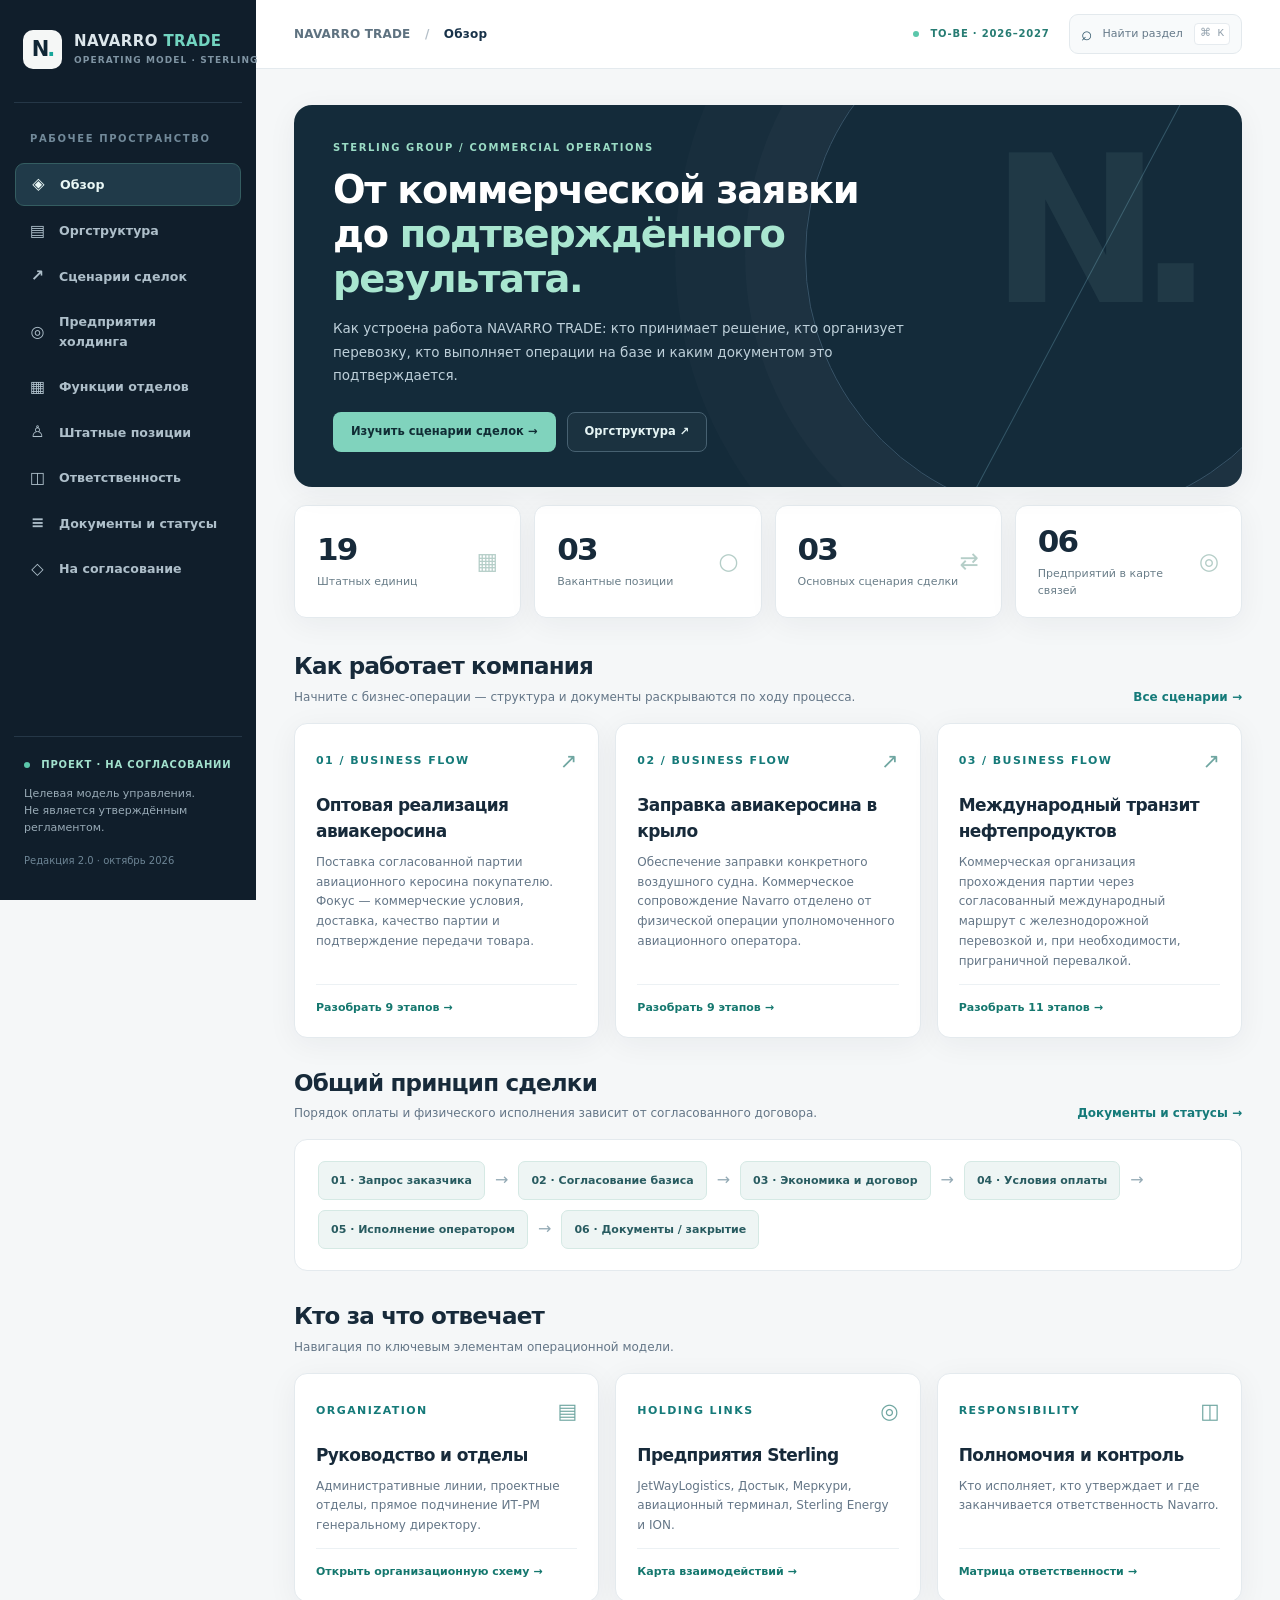
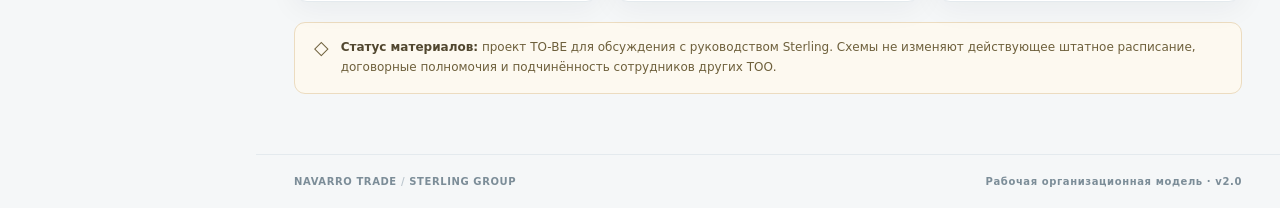
==== commit 38fe5600: "NAVARRO TRADE: redesign operating model v2" ====
--- a/index.html
+++ b/index.html
@@ -1,48 +1,31 @@
 <!doctype html>
 <html lang="ru">
 <head>
-  <meta charset="utf-8" />
-  <meta name="viewport" content="width=device-width, initial-scale=1" />
-  <meta name="description" content="NAVARRO TRADE — проект организационной структуры, взаимодействий предприятий группы Sterling и процессов нефтетрейдинга." />
-  <meta name="theme-color" content="#101d34" />
-  <title>NAVARRO TRADE — Организационная модель</title>
-  <link rel="icon" type="image/svg+xml" href="assets/favicon.svg" />
-  <link rel="stylesheet" href="assets/style.css?v=20261015-3" />
+<meta charset="utf-8"><meta name="viewport" content="width=device-width,initial-scale=1">
+<meta name="theme-color" content="#101e2b"><meta name="description" content="NAVARRO TRADE — проект операционной модели: оргструктура, реальные сценарии сделок, межфирменные процессы и ответственность.">
+<title>NAVARRO TRADE — Operating Model</title>
+<link rel="icon" href="assets/favicon.svg" type="image/svg+xml">
+<link rel="stylesheet" href="assets/style.css">
 </head>
 <body>
-  <div id="app-shell">
-    <aside class="sidebar" id="sidebar">
-      <a class="brand" href="#/" aria-label="NAVARRO TRADE — на главную">
-        <span class="brand-mark"><svg viewBox="0 0 48 48" aria-hidden="true"><path d="M12 34V14h5l14 15V14h5v20h-5L17 19v15z" fill="currentColor"/></svg></span>
-        <span class="brand-name">NAVARRO<span>TRADE</span><small>GROUP OPERATING MODEL</small></span>
-      </a>
-      <div class="sidebar-scroll" id="sidebar-nav"></div>
-      <div class="sidebar-bottom"><span class="status-circle"></span><span>Проект организационной модели</span><small>TO-BE · 2026–2027</small></div>
-    </aside>
-    <div class="page-column">
-      <header class="topbar">
-        <button class="mobile-menu icon-button" id="mobile-menu" title="Открыть меню" aria-label="Открыть меню"><svg viewBox="0 0 24 24"><path d="M4 7h16M4 12h16M4 17h16"/></svg></button>
-        <div class="top-location" id="top-location"><span>Рабочее пространство</span><span class="breadcrumb-divider">/</span><strong>Обзор модели</strong></div>
-        <div class="top-actions">
-          <span class="project-pill"><i></i> ПРОЕКТ · TO-BE</span>
-          <button class="top-action search-trigger" id="open-search" aria-label="Поиск по документам"><svg viewBox="0 0 24 24"><circle cx="10.5" cy="10.5" r="6.5"/><path d="m16 16 5 5"/></svg> Поиск <kbd>Ctrl K</kbd></button>
-          <button class="top-action copy-link" id="copy-link"><svg viewBox="0 0 24 24"><path d="M8 12h8M10 8H7a4 4 0 0 0 0 8h3m4-8h3a4 4 0 0 1 0 8h-3"/></svg><span>Ссылка</span></button>
-        </div>
-      </header>
-      <main id="main" tabindex="-1"></main>
-      <footer class="footer"><span>NAVARRO TRADE · STERLING GROUP</span><span>Рабочий проект — не утверждённая структура · октябрь 2026</span></footer>
-    </div>
-  </div>
-  <div class="overlay" id="search-overlay" hidden>
-    <div class="search-dialog" role="dialog" aria-modal="true" aria-label="Поиск по материалам">
-      <div class="dialog-input"><svg viewBox="0 0 24 24"><circle cx="10.5" cy="10.5" r="6.5"/><path d="m16 16 5 5"/></svg><input type="search" id="search-input" placeholder="Поиск по должностям, отделам, процессам..." autocomplete="off"/><kbd>ESC</kbd></div>
-      <div id="search-results"></div>
-      <div class="dialog-bottom">Поиск по <strong id="docs-counter"></strong> материалам · Enter — открыть первый результат</div>
-    </div>
-  </div>
-  <div class="mobile-backdrop" id="mobile-backdrop" hidden></div>
-  <div class="toast" id="toast"></div>
-  <script src="site-data.js"></script>
-  <script src="assets/app.js?v=20261015-3"></script>
+<div class="app" id="app">
+ <aside class="sidebar" id="sidebar">
+   <a class="brand" href="#/"><span class="brand-icon">N<span>.</span></span><span class="brand-lockup">NAVARRO <strong>TRADE</strong><small>OPERATING MODEL · STERLING</small></span></a>
+   <div class="nav-label">РАБОЧЕЕ ПРОСТРАНСТВО</div>
+   <nav id="nav" aria-label="Разделы сайта"></nav>
+   <div class="sidebar-foot"><div class="side-label"><i></i> ПРОЕКТ · НА СОГЛАСОВАНИИ</div><p>Целевая модель управления.<br>Не является утверждённым регламентом.</p><small>Редакция 2.0 · октябрь 2026</small></div>
+ </aside>
+ <div class="sidebar-shade" id="sidebar-shade" hidden></div>
+ <div class="main-wrap">
+   <header class="topbar">
+     <div class="top-left"><button id="menu-toggle" class="icon-btn only-mobile" aria-label="Открыть меню">☰</button><span class="breadcrumb">NAVARRO TRADE <span class="crumb-sep">/</span> <span id="crumb">Обзор</span></span></div>
+     <div class="top-right"><span class="draft-tag"><span class="draft-dot"></span> TO-BE · 2026–2027</span><button class="search-trigger" id="search-toggle" aria-label="Поиск по сайту"><span class="search-icon">⌕</span><span>Найти раздел</span><kbd>⌘ K</kbd></button></div>
+   </header>
+   <main id="page" tabindex="-1"></main>
+   <footer class="footer"><span>NAVARRO TRADE <span class="muted">/</span> STERLING GROUP</span><span>Рабочая организационная модель · <strong>v2.0</strong></span></footer>
+ </div>
+</div>
+<div class="search-modal" id="search-modal" hidden><div class="search-box" role="dialog" aria-modal="true" aria-label="Поиск"><div class="search-head"><span>⌕</span><input id="search-input" type="search" placeholder="Поиск по отделам, процессам, компаниям…" autocomplete="off"><button id="search-close" aria-label="Закрыть поиск">ESC</button></div><div id="search-results" class="search-results"></div><div class="search-bottom">Enter — открыть первый результат · Esc — закрыть</div></div></div>
+<script src="assets/data.js"></script><script src="assets/app.js"></script>
 </body>
 </html>
--- a/assets/style.css
+++ b/assets/style.css
@@ -1 +1,7 @@
-@import url('https://fonts.googleapis.com/css2?family=DM+Sans:wght@400;500;600;700;800&family=Manrope:wght@400;500;600;700;800&display=swap');:root{--navy:#12233b;--navy-2:#172a44;--light:#f5f6f8;--line:#e5e8ee;--muted:#718096;--ink:#1b293e;--gold:#b89767;--teal:#397f88;--side:268px;--header:69px;--radius:15px}*{box-sizing:border-box}html,body{margin:0;min-height:100%;font-family:Manrope,'DM Sans',Arial,sans-serif;color:var(--ink);background:var(--light)}body{font-size:13px}button,input{font:inherit}button{cursor:pointer}a{text-decoration:none;color:inherit}a:focus-visible,button:focus-visible,input:focus-visible{outline:3px solid #94c1d2;outline-offset:3px}button,svg{vertical-align:middle}button{border:0}#app-shell{display:flex;min-height:100vh} .sidebar{width:var(--side);position:fixed;left:0;top:0;bottom:0;z-index:25;background:var(--navy);color:#cbd4de;display:flex;flex-direction:column;border-right:1px solid #263c57}.brand{height:99px;min-height:99px;padding:27px 23px;display:flex;align-items:center;gap:12px;color:white;border-bottom:1px solid #283c56}.brand-mark{width:41px;height:41px;border-radius:11px;background:#e2c29b;color:#14243b;display:grid;place-items:center;box-shadow:0 3px 15px #0002}.brand-mark svg{width:30px}.brand-name{font-size:15px;font-weight:800;letter-spacing:1px;line-height:1.1}.brand-name span{display:block;font-size:13px;color:#f0cf9b;letter-spacing:2px;margin-top:2px}.brand-name small{font-size:8px;color:#8394aa;letter-spacing:1.15px;display:block;margin-top:5px}.sidebar-scroll{overflow-y:auto;overflow-x:hidden;padding:21px 12px;flex:1;scrollbar-width:thin;scrollbar-color:#41536b transparent}.menu-group{margin-bottom:22px}.menu-label{font-size:10px;font-weight:800;color:#8295ac;letter-spacing:1.45px;padding:0 15px;margin-bottom:10px}.menu-item{display:flex;align-items:center;gap:10px;min-height:38px;padding:9px 12px;margin:2px 0;border-radius:8px;font-size:11.5px;font-weight:600;color:#bfcbd9;line-height:1.4;transition:.16s}.menu-item svg{width:17px;height:17px;flex-shrink:0;stroke:currentColor;stroke-width:1.6;fill:none}.menu-item:hover{color:white;background:#273c56}.menu-item.selected{color:#fff;background:#2d435d}.menu-item.selected:before{content:"";position:absolute;width:3px;height:22px;margin-left:-12px;background:#dfb987;border-radius:3px}.menu-item .menu-counter{margin-left:auto;opacity:.55;font-size:10px}.sidebar-fold{display:flex;align-items:center;justify-content:space-between;width:100%;background:none;color:#bcc9d8;border:0;padding:9px 14px;text-align:left;font-size:11.5px;font-weight:700}.sidebar-fold span{display:flex;gap:10px;align-items:center}.sidebar-fold svg{width:14px;height:14px;fill:none;stroke:currentColor;stroke-width:1.6}.sidebar-fold[aria-expanded="false"] .fold-icon{transform:rotate(-90deg)}.sidebar-docs{padding-left:13px}.sidebar-docs .menu-item{font-size:10.8px;min-height:29px;padding-top:7px;padding-bottom:7px;font-weight:500}.sidebar-bottom{padding:19px 24px 23px;border-top:1px solid #283c56;font-size:10px;line-height:1.7;color:#b9c5d3;position:relative}.sidebar-bottom small{display:block;color:#8190a2;font-size:10px;margin-left:18px}.status-circle{width:7px;height:7px;border-radius:50%;background:#d8ad73;display:inline-block;margin-right:8px}.page-column{margin-left:var(--side);min-width:0;width:calc(100% - var(--side));display:flex;flex-direction:column;min-height:100vh}.topbar{height:var(--header);min-height:var(--header);background:#fff;border-bottom:1px solid var(--line);display:flex;align-items:center;justify-content:space-between;padding:0 30px;gap:15px;position:sticky;top:0;z-index:20}.top-location{display:flex;gap:11px;align-items:center;color:#8995a6;font-size:11px;min-width:0;white-space:nowrap;overflow:hidden;text-overflow:ellipsis}.top-location strong{color:#34435a;font-weight:750;text-overflow:ellipsis;overflow:hidden}.breadcrumb-divider{color:#cad1d9}.top-actions{display:flex;align-items:center;gap:11px;white-space:nowrap}.project-pill{display:inline-flex;align-items:center;gap:8px;font-size:9px;font-weight:800;color:#7e6a52;background:#f9f3ea;border:1px solid #efdfc6;padding:9px 11px;border-radius:7px;letter-spacing:.8px}.project-pill i{width:6px;height:6px;border-radius:50%;background:#ba9867}.top-action{border:1px solid #e7eaf0;background:#fff;color:#69798e;padding:8px 11px;border-radius:7px;display:inline-flex;gap:9px;align-items:center;font-size:10.5px;font-weight:650}.top-action:hover{background:#f6f8fb;color:var(--navy)}.top-action svg,.icon-button svg{width:15px;height:15px;stroke:currentColor;stroke-width:1.65;fill:none}.top-action kbd{color:#a9b2be;background:#f4f5f7;padding:3px 4px;border-radius:3px;font-family:inherit;font-size:9px}.mobile-menu{display:none}.footer{min-height:47px;display:flex;justify-content:space-between;gap:15px;padding:17px 32px;border-top:1px solid var(--line);font-size:9px;color:#99a6b6;letter-spacing:.3px}#main{width:100%;flex:1}.overview{padding:29px 32px 54px;max-width:1560px;margin:auto}.hero{position:relative;isolation:isolate;overflow:hidden;border-radius:17px;color:#fff;background:#132641;min-height:315px;padding:43px 49px 36px;box-shadow:0 8px 28px #101f3310}.hero:before{content:"";position:absolute;inset:0;background:radial-gradient(circle at 85% 5%,#2c4766 0,transparent 44%),linear-gradient(115deg,transparent 0%,#1e354c 68%,#1c385b 100%);z-index:-1}.hero:after{content:"";position:absolute;right:1%;top:-20%;width:41%;height:150%;background:repeating-linear-gradient(45deg,transparent 0px,transparent 36px,#fff 37px,#fff 38px,transparent 39px,transparent 78px);opacity:.05;transform:skewX(-8deg);z-index:-1}.hero-content{max-width:720px}.eyebrow{font-size:10px;font-weight:800;letter-spacing:2px;text-transform:uppercase;color:#d2b78e;display:flex;align-items:center;gap:12px}.eyebrow:before{content:"";width:25px;height:1px;background:currentColor}.hero h1{font-weight:800;font-size:clamp(28px,3vw,42px);letter-spacing:-1.5px;line-height:1.18;margin:25px 0 17px}.hero p{color:#b3c4d9;font-size:12.5px;line-height:2;max-width:620px;margin:0}.hero-actions{display:flex;align-items:center;gap:13px;margin-top:25px}.primary-link{display:inline-flex;align-items:center;justify-content:center;gap:13px;background:#dcb78a;padding:12px 17px;color:#1a2a3d;font-weight:800;font-size:11px;border-radius:6px;transition:.15s}.primary-link:hover{background:#eccda7}.ghost-link{font-size:11px;color:#e2e8f0;font-weight:700;padding:10px 14px}.ghost-link:hover{color:#fff}.hero-stamp{position:absolute;right:45px;bottom:35px;display:flex;align-items:center;gap:12px;opacity:.7;font-size:10px;color:#a9bfd4}.hero-stamp b{font-size:39px;font-weight:400;letter-spacing:-3px;color:#bb986b}.stats{display:grid;grid-template-columns:repeat(4,minmax(0,1fr));gap:14px;margin:19px 0 38px}.stat-card{border:1px solid #e8ebef;border-radius:10px;padding:16px 21px;background:#fff;display:flex;align-items:center;justify-content:space-between;min-height:89px;gap:12px}.stat-card strong{font-size:27px;letter-spacing:-1.3px;color:#15283e}.stat-card span{display:block;font-size:10px;color:#8794a3;font-weight:700;margin-top:3px}.stat-icon{width:43px;height:43px;background:#f0f3f7;border-radius:10px;display:grid;place-items:center;font-size:19px;color:#648093}.section-heading{display:flex;justify-content:space-between;align-items:flex-end;gap:14px;margin:10px 0 18px}.section-heading h2{font-size:18px;letter-spacing:-.5px;margin:0;font-weight:800;color:#1b2c41}.section-heading p{color:#8994a2;margin:7px 0 0;font-size:10.5px}.section-heading a{font-size:10.5px;color:#456a88;font-weight:800}.feature-grid{display:grid;grid-template-columns:repeat(3,minmax(0,1fr));gap:18px}.feature-card{display:block;min-width:0;background:white;border:1px solid var(--line);border-radius:12px;overflow:hidden;box-shadow:0 2px 6px #162d4803;transition:transform .2s,box-shadow .2s}.feature-card:hover{transform:translateY(-3px);box-shadow:0 10px 25px #18304716}.feature-cover{height:185px;position:relative;background:#eef2f5;display:flex;align-items:center;justify-content:center;overflow:hidden}.feature-cover img{width:100%;height:100%;object-fit:cover;object-position:center top;filter:saturate(.85)}.feature-cover .cover-overlay{position:absolute;inset:0;background:linear-gradient(0deg,#13293b0f,transparent)}.feature-cover .cover-tag{position:absolute;left:15px;top:15px;background:white;color:#52697f;padding:6px 10px;border-radius:5px;font-size:9px;font-weight:800;letter-spacing:.6px;border:1px solid #eef0f1}.feature-body{padding:20px 20px 21px}.feature-body h3{font-size:13px;margin:0 0 7px;color:#1b2c41}.feature-body p{font-size:10.5px;color:#8190a2;line-height:1.8;min-height:42px;margin:0 0 12px}.feature-body .card-cta{font-size:10.5px;font-weight:800;color:#3d7080}.feature-body .card-cta:after{content:' →';font-size:14px}.process-strip{margin:37px 0 36px}.flow-list{display:flex;gap:0;background:white;border:1px solid var(--line);border-radius:12px;padding:17px 15px;overflow-x:auto}.flow-step{flex:1;min-width:99px;text-align:center;position:relative;padding:0 10px}.flow-step:not(:last-child):after{content:'→';color:#b7c1cf;position:absolute;right:-6px;top:12px;font-size:19px}.flow-no{font-size:9px;color:#bd9c70;font-weight:800;display:block;margin-bottom:8px}.flow-step strong{font-size:9.6px;line-height:1.65;display:block;color:#33475f;white-space:normal}.companies{margin-top:29px}.company-grid{display:grid;grid-template-columns:repeat(3,minmax(0,1fr));gap:12px}.company-link{background:white;border:1px solid var(--line);padding:18px 18px;display:flex;gap:13px;align-items:center;border-radius:10px;min-width:0}.company-link:hover{border-color:#b9c9d7;box-shadow:0 4px 16px #101f3310}.company-icon{width:38px;height:38px;border-radius:8px;display:grid;place-items:center;background:#e8f0f2;color:#386679;font-weight:800;flex-shrink:0;font-size:14px}.company-link strong{font-size:11px;display:block;color:#26374c}.company-link small{display:block;color:#8996a6;font-size:9px;margin-top:5px;white-space:nowrap;text-overflow:ellipsis;overflow:hidden}.company-link>div:last-child{min-width:0}.important-note{display:flex;gap:14px;align-items:flex-start;padding:18px 20px;border:1px solid #ebdfcf;border-radius:10px;background:#fcfaf6;color:#766b5e;margin-top:30px;font-size:10.5px;line-height:1.9}.important-note b{color:#7d5e36}.canvas-page{padding:24px 31px 36px;max-width:1720px;margin:auto}.canvas-header{display:flex;justify-content:space-between;align-items:flex-start;gap:25px;margin-bottom:17px}.overline{font-size:9.5px;font-weight:800;color:#b58f5d;letter-spacing:1.7px;text-transform:uppercase}.canvas-header h1,.docs-page h1{font-size:25px;margin:9px 0 8px;letter-spacing:-1px;line-height:1.35}.canvas-header p{font-size:10.5px;color:#8594a5;margin:0;line-height:1.8}.canvas-links{display:flex;gap:7px;flex-wrap:wrap;justify-content:flex-end;max-width:560px;padding-top:12px}.mini-link{display:inline-flex;border:1px solid #e1e6eb;background:#fff;color:#627386;padding:7px 10px;border-radius:6px;font-size:9.5px;font-weight:700;white-space:nowrap}.mini-link.selected,.mini-link:hover{color:#fff;background:#1f3956;border-color:#1f3956}.canvas-layout{display:grid;grid-template-columns:minmax(0,1fr) 257px;gap:13px;align-items:stretch}.graph-shell{height:min(72vh,760px);min-height:470px;border:1px solid #dfe4eb;border-radius:11px;background:linear-gradient(#e9edf1 1px,transparent 1px),linear-gradient(90deg,#e9edf1 1px,transparent 1px),#f8fafb;background-size:23px 23px;position:relative;overflow:hidden}.graph-viewport{position:absolute;inset:0;overflow:hidden;cursor:grab;touch-action:none}.graph-viewport.grabbing{cursor:grabbing}.graph-stage{position:absolute;left:0;top:0;transform-origin:0 0}.graph-lines{position:absolute;top:0;left:0;pointer-events:none;overflow:visible}.canvas-node{position:absolute;background:white;border:2px solid #cbd7e6;border-left:8px solid #6684aa;border-radius:12px;padding:24px 26px;box-shadow:0 7px 21px #223d5212;overflow:hidden;cursor:pointer;user-select:none;display:flex;flex-direction:column;justify-content:center}.canvas-node.tone-violet{border-color:#bcb3d9;border-left-color:#907dc6;background:#fbfaff}.canvas-node.tone-blue{border-color:#a5bfda;border-left-color:#6488b2;background:#f8fbff}.canvas-node.tone-green{border-color:#a6ccbe;border-left-color:#6d9f8a;background:#f8fffc}.canvas-node.tone-gold{border-color:#d8c9a5;border-left-color:#b9a26c;background:#fffdf7}.canvas-node.tone-cyan{border-color:#a2cbd1;border-left-color:#5599a3;background:#f8fdfe}.canvas-node.tone-rose{border-color:#e0b8b6;border-left-color:#c48281;background:#fff9f8}.canvas-node:hover,.canvas-node.active{box-shadow:0 13px 29px #1e476335;border-color:#567c9a}.canvas-node.active{outline:3px solid #c2d7e4;outline-offset:2px}.canvas-node h1,.canvas-node h2,.canvas-node h3{font-size:29px;margin:0 0 15px;line-height:1.28;letter-spacing:-.4px}.canvas-node h1{font-size:33px}.canvas-node p,.canvas-node li{font-size:21px;line-height:1.5;margin:8px 0}.canvas-node p strong,.canvas-node strong{font-weight:800}.canvas-node ul{padding-left:18px}.canvas-node a{color:#285f88;text-decoration:underline;text-underline-offset:2px}.edge-graph{fill:none;stroke:#6483a3;stroke-width:3;opacity:.7}.edge-graph.edge-violet{stroke:#9476b2}.edge-graph.edge-green{stroke:#5a9a80}.edge-graph.edge-gold{stroke:#b8a16d}.edge-graph.edge-rose{stroke:#bd7877}.edge-graph.edge-cyan{stroke:#5a9eae}.edge-graph.functional{stroke-dasharray:12 10;opacity:.5}.edge-graph.highlight{stroke:#db9858;stroke-width:5;opacity:1}.edge-label{font-size:24px;fill:#4d6278;paint-order:stroke;stroke:#fafbfc;stroke-width:10;stroke-linejoin:round;text-anchor:middle;font-weight:800}.map-floating-top{position:absolute;z-index:3;top:15px;left:15px;display:flex;gap:7px;flex-wrap:wrap;right:12px;pointer-events:none}.map-floating-top>*{pointer-events:auto}.tool-label{background:#fffffff0;border:1px solid #e0e5ea;border-radius:7px;padding:9px 12px;color:#718298;font-size:10px;font-weight:700;box-shadow:0 3px 12px #1f365212}.focus-button{border:1px solid #e1e6ec;background:#fff;border-radius:7px;padding:8px 10px;color:#3b5d74;font-size:10px;font-weight:800}.focus-button:hover{background:#dfeaf2}.canvas-controls{position:absolute;z-index:4;right:14px;bottom:15px;display:flex;gap:3px;background:white;border:1px solid #e2e7ed;border-radius:8px;padding:5px;box-shadow:0 4px 18px #1c314322}.canvas-controls button{width:35px;height:34px;background:#fff;color:#51687b;border-radius:5px;font-size:17px;font-weight:800}.canvas-controls button:hover{background:#eff3f7}.canvas-controls .zoom-label{display:flex;align-items:center;font-size:10px;padding:0 6px;color:#798a9b}.inspector{border:1px solid #e1e5eb;background:white;border-radius:11px;display:flex;flex-direction:column;min-height:470px;max-height:min(72vh,760px);overflow:hidden}.inspector-head{padding:17px 18px;border-bottom:1px solid #edf0f4;font-size:10.5px;color:#2e435a;font-weight:800;display:flex;align-items:center;gap:10px}.inspector-head .tiny-dot{width:7px;height:7px;border-radius:50%;background:#82a6b8}.inspector-content{padding:20px 19px;overflow-y:auto;flex:1}.inspector-content .empty{font-size:11px;color:#8996a6;line-height:2}.inspector-content .empty b{color:#3b5870}.inspector-content .hint{font-size:10px;color:#8291a2;line-height:1.8}.inspector-content h1,.inspector-content h2,.inspector-content h3{font-size:14px;line-height:1.5;margin:0 0 12px;color:#253a53}.inspector-content p,.inspector-content li{font-size:10.5px;color:#52677d;line-height:1.8}.inspector-content a{color:#2d7795;text-decoration:underline}.inspector-content a:hover{color:#184c68}.inspector-content .node-metadata{border-top:1px solid #eef0f3;margin-top:20px;padding-top:14px;color:#8d9ba8;font-size:9.5px}.docs-page{padding:32px 35px 70px;max-width:1360px;margin:auto}.docs-heading{max-width:1020px;margin-bottom:25px}.docs-heading .overline{margin-bottom:10px}.docs-heading h1{font-size:28px}.docs-heading p{font-size:11px;line-height:2;color:#8693a1}.doc-layout{display:grid;grid-template-columns:minmax(0,1fr) 245px;align-items:start;gap:23px}.article{background:white;border:1px solid var(--line);border-radius:12px;padding:35px 40px 48px;min-width:0;box-shadow:0 3px 10px #1d2d4206}.article h1{font-size:21px;margin:0 0 27px;line-height:1.35}.article h2{font-size:17px;border-bottom:1px solid #e9edf1;padding-bottom:10px;margin:35px 0 15px;color:#233d57}.article h3{font-size:13px;margin:26px 0 10px;color:#233d57}.article p,.article li{font-size:11.5px;line-height:2;color:#43566b}.article p{margin:10px 0 14px}.article strong{color:#23374c}.article a{color:#286b91;text-decoration:underline;text-underline-offset:3px}.article ul,.article ol{padding-left:23px}.article blockquote{margin:20px 0;padding:8px 18px;border-left:3px solid #c1a078;background:#fbf8f3;border-radius:0 6px 6px 0}.article blockquote p{font-size:10.5px;color:#705c45}.article table{border-collapse:separate;border-spacing:0;width:100%;border:1px solid #dfe5eb;border-radius:8px;overflow:hidden;display:block;overflow-x:auto;font-size:10px}.article th,.article td{padding:11px 12px;border-bottom:1px solid #e7ebef;border-right:1px solid #e7ebef;vertical-align:top;line-height:1.65}.article th{background:#f3f6f8;font-weight:800;color:#2e485f}.article td{color:#52677a}.article tr:last-child td{border-bottom:0}.article th:last-child,.article td:last-child{border-right:0}.article code{font-size:11px;background:#edf2f4;padding:2px 5px;border-radius:4px}.article pre{overflow-x:auto;background:#15253c;padding:19px;border-radius:8px;color:#e1e9f0}.article pre code{background:none;padding:0;color:inherit}.doc-rail{background:#fff;border:1px solid var(--line);border-radius:10px;padding:21px 17px;position:sticky;top:93px}.doc-rail h3{font-size:11px;margin:0 0 16px;color:#2f465e}.doc-rail a{display:block;font-size:10.5px;padding:9px 6px;color:#76879a;line-height:1.6;border-bottom:1px solid #f1f2f5}.doc-rail a:hover{color:#256787}.doc-rail .muted-small{font-size:9.5px;color:#9ca9b5;line-height:1.8}.directory-head{margin:0 0 22px}.directory-grid{display:grid;grid-template-columns:repeat(3,minmax(0,1fr));gap:13px}.directory-item{background:#fff;border:1px solid var(--line);border-radius:10px;padding:19px;display:flex;flex-direction:column;gap:7px;min-height:120px}.directory-item:hover{border-color:#b6c7d5;box-shadow:0 5px 16px #14283d0c}.directory-item small{color:#a9977f;font-size:9px;font-weight:800;letter-spacing:.3px}.directory-item strong{font-size:11px;line-height:1.6;color:#25394d}.directory-item span{font-size:9.5px;color:#8a9aab;line-height:1.5;margin-top:auto}.overlay{position:fixed;inset:0;background:#13243dbd;z-index:90;display:flex;align-items:flex-start;justify-content:center;padding:13vh 14px 24px;backdrop-filter:blur(4px)}[hidden]{display:none!important}.search-dialog{width:min(680px,100%);background:#fff;border-radius:13px;box-shadow:0 18px 65px #0d1d33aa;overflow:hidden}.dialog-input{height:72px;display:flex;align-items:center;padding:0 19px;gap:13px;border-bottom:1px solid #edf0f3}.dialog-input svg{width:20px;height:20px;stroke:#7292a8;stroke-width:1.7;fill:none}.dialog-input input{border:0;outline:0;font:500 13px Manrope,Arial,sans-serif;flex:1;min-width:0;color:#203c56}.dialog-input input::placeholder{color:#a2adba}.dialog-input kbd{font:10px Manrope;background:#f0f2f4;color:#8794a2;border:1px solid #e5e9ed;padding:5px;border-radius:4px}#search-results{max-height:450px;overflow-y:auto;padding:10px}.search-result{display:block;padding:13px 14px;border-radius:8px;color:#263b52}.search-result:hover{background:#f1f5f8}.search-result strong{display:block;font-size:11.5px;margin-bottom:4px}.search-result small{font-size:9px;color:#ba986b;font-weight:800}.search-result p{color:#83909d;font-size:9.5px;margin:6px 0 0;white-space:nowrap;text-overflow:ellipsis;overflow:hidden}.dialog-bottom{padding:13px 20px;border-top:1px solid #edf0f3;font-size:9px;color:#98a5b2}.dialog-bottom strong{color:#6e8395}.toast{position:fixed;z-index:100;bottom:22px;right:26px;background:#15283c;color:#fff;font-size:11px;padding:13px 18px;border-radius:8px;box-shadow:0 7px 25px #15283c50;opacity:0;transform:translateY(12px);pointer-events:none;transition:.23s}.toast.visible{opacity:1;transform:translateY(0)}.mobile-backdrop{display:none}@media(max-width:1250px){:root{--side:235px}.brand{padding-left:16px}.sidebar-bottom{padding-left:17px}.overview{padding-left:25px;padding-right:25px}.canvas-page{padding-left:23px;padding-right:23px}.canvas-layout{grid-template-columns:minmax(0,1fr) 215px}.company-grid{grid-template-columns:repeat(2,minmax(0,1fr))}}@media(max-width:1040px){.feature-grid{gap:10px}.feature-cover{height:145px}.feature-body{padding:15px}.stats{gap:9px}.stat-card{padding:12px}.stat-card strong{font-size:22px}.canvas-layout{grid-template-columns:1fr}.graph-shell{height:520px}.inspector{max-height:290px;min-height:145px}.inspector-content{max-height:230px}.doc-layout{grid-template-columns:1fr}.doc-rail{position:static}.directory-grid{grid-template-columns:repeat(2,1fr)}}@media(max-width:760px){:root{--side:270px;--header:60px}.sidebar{transform:translateX(-100%);transition:transform .2s;box-shadow:10px 0 30px #091a2f30}.sidebar.open{transform:translateX(0)}.mobile-backdrop{display:block;position:fixed;inset:0;background:#0c223688;z-index:22}.page-column{margin-left:0;width:100%}.mobile-menu{display:block;background:transparent;color:#3c5c79;padding:8px;margin-left:-8px}.mobile-menu svg{height:19px;width:19px}.topbar{padding:0 15px}.top-location{font-size:10px}.top-location>span:first-child,.breadcrumb-divider,.top-action.copy-link span,.project-pill{display:none}.top-actions{gap:6px}.top-action{padding:8px}.search-trigger{font-size:0}.search-trigger kbd{display:none}.footer{padding:15px 17px;flex-wrap:wrap;line-height:1.5}.overview{padding:16px 13px 35px}.hero{min-height:290px;padding:28px 25px 29px}.hero h1{font-size:29px;letter-spacing:-.8px}.hero p{font-size:11px}.hero-stamp{display:none}.hero-actions{flex-wrap:wrap}.stats{grid-template-columns:repeat(2,minmax(0,1fr));gap:9px;margin-bottom:25px}.stat-card{min-height:78px}.feature-grid{grid-template-columns:1fr}.feature-cover{height:210px}.section-heading h2{font-size:17px}.company-grid{grid-template-columns:1fr}.company-link{padding:15px}.canvas-page{padding:17px 11px 25px}.canvas-header{display:block}.canvas-header h1{font-size:22px}.canvas-links{justify-content:flex-start;margin:15px 0}.graph-shell{height:63vh;min-height:370px}.map-floating-top{right:12px}.tool-label{display:none}.focus-button{font-size:9px;padding:7px 8px}.docs-page{padding:21px 11px 40px}.docs-heading h1{font-size:23px}.article{padding:22px 17px}.article table{font-size:9px}.directory-grid{grid-template-columns:1fr}.doc-rail{display:none}}@media(prefers-reduced-motion:reduce){*{transition:none!important;scroll-behavior:auto!important}}+:root{--ink:#172a3a;--muted:#647687;--paper:#f5f7f8;--white:#fff;--nav:#101e2b;--nav2:#192c3d;--line:#e4eaee;--aqua:#157a79;--mint:#bde9dc;--sun:#edba73;--blue:#39799f;--rad:14px;--shadow:0 6px 30px rgba(22,39,50,.055);font-family:Inter,ui-sans-serif,system-ui,-apple-system,'Segoe UI',Arial,sans-serif;font-synthesis:none;color:var(--ink);background:var(--paper)}*{box-sizing:border-box}html{scroll-behavior:smooth}body{margin:0;font-size:14px;line-height:1.55}a{color:inherit;text-decoration:none}button,input,select{font:inherit}button{cursor:pointer}button:focus-visible,a:focus-visible,input:focus-visible{outline:3px solid #74d1ca;outline-offset:2px}h1,h2,h3,h4,p{margin-top:0}h1,h2,h3{letter-spacing:-.035em}h1{font-size:clamp(28px,3vw,41px);line-height:1.18;margin-bottom:16px;font-weight:750}h2{font-size:23px;line-height:1.3}h3{font-size:17px}.app{display:flex;min-height:100vh}.sidebar{width:256px;flex:0 0 256px;background:var(--nav);color:#dce6eb;height:100vh;position:sticky;top:0;display:flex;flex-direction:column;padding:25px 14px;z-index:40}.brand{display:flex;gap:12px;align-items:center;padding:5px 9px 33px;border-bottom:1px solid #253747}.brand-icon{background:#f5f7f6;color:#102635;width:39px;height:39px;border-radius:10px;display:flex;align-items:center;justify-content:center;font-size:21px;font-weight:900;letter-spacing:-.1em;flex-shrink:0}.brand-icon span{color:#18a69a}.brand-lockup{font-size:15px;font-weight:780;white-space:nowrap;line-height:1.1;letter-spacing:.025em}.brand-lockup strong{color:#72d4c0}.brand-lockup small{display:block;color:#7f94a3;font-size:9px;letter-spacing:.12em;margin-top:6px;font-weight:600}.nav-label{padding:28px 16px 12px;color:#718999;font-size:10px;letter-spacing:.16em;font-weight:750}.nav-item{display:flex;align-items:center;gap:12px;color:#aebfca;padding:11px 13px;margin:4px 1px;border-radius:9px;transition:.2s;font-size:12.6px;font-weight:570}.nav-item:hover{background:#1a3042;color:#fff}.nav-item.active{background:#203a49;color:#e9f7f5;border:1px solid #345d61}.nav-icon{width:19px;text-align:center;font-size:16px;line-height:1}.sidebar-foot{margin-top:auto;border-top:1px solid #253747;padding:20px 10px 4px}.side-label{font-size:10px;letter-spacing:.08em;font-weight:760;color:#a2e1cd}.side-label i,.draft-dot{display:inline-block;width:6px;height:6px;border-radius:50%;background:#5bc7ab;margin-right:7px}.sidebar-foot p{font-size:11px;color:#98aab6;margin:13px 0}.sidebar-foot small{color:#6d8595;font-size:10px}.main-wrap{min-width:0;flex:1;display:flex;flex-direction:column}.topbar{height:69px;background:rgba(255,255,255,.96);border-bottom:1px solid var(--line);display:flex;justify-content:space-between;align-items:center;padding:0 38px;position:sticky;top:0;z-index:25;backdrop-filter:blur(12px)}.breadcrumb{font-size:12px;font-weight:650;letter-spacing:.016em;color:#5e7280}.crumb-sep{margin:0 10px;color:#b4bfc8}#crumb{color:#183249}.top-right{display:flex;gap:19px;align-items:center}.draft-tag{font-size:10px;font-weight:760;letter-spacing:.08em;color:#277c73;white-space:nowrap}.search-trigger{border:1px solid #e3e9ed;background:#f8fafb;color:#657989;padding:8px 11px;display:flex;align-items:center;gap:11px;border-radius:9px;font-size:11px}.search-icon{font-size:19px;line-height:1;color:#31576b}.search-trigger kbd{color:#91a0ac;background:white;border:1px solid #e6ebef;padding:1px 5px;border-radius:4px}.only-mobile{display:none}.icon-btn{border:0;background:transparent;font-size:21px}#page{padding:36px 38px 60px;max-width:1620px;width:100%;margin:0 auto;flex:1}.footer{padding:19px 38px;border-top:1px solid var(--line);color:#7c8d98;display:flex;justify-content:space-between;font-size:10px;letter-spacing:.06em;font-weight:650}.footer .muted{color:#bcc6ce}.eyebrow{font-size:10px;font-weight:780;letter-spacing:.16em;color:var(--aqua);margin-bottom:12px}.page-heading{display:flex;align-items:flex-end;justify-content:space-between;gap:20px;margin-bottom:26px}.page-heading p{max-width:770px;color:var(--muted);line-height:1.75;font-size:13px;margin-bottom:0}.page-heading h1{margin-bottom:10px}.ghost-link{color:var(--aqua);font-size:12px;font-weight:700;white-space:nowrap}.ghost-link:hover{text-decoration:underline}.hero{background:#142b3a;color:white;min-height:292px;border-radius:18px;padding:35px 39px;position:relative;overflow:hidden;display:flex;align-items:center;box-shadow:var(--shadow)}.hero:after{content:"";width:520px;height:520px;position:absolute;right:-85px;top:-110px;border:1px solid #385367;border-radius:50%;box-shadow:0 0 0 60px rgba(255,255,255,.02),0 0 0 130px rgba(255,255,255,.014);pointer-events:none}.hero:before{content:"";position:absolute;right:152px;top:-80px;width:1px;height:500px;transform:rotate(28deg);background:#345768}.hero-content{position:relative;z-index:2;max-width:660px}.hero .eyebrow{color:#9adbc4}.hero h1{font-size:clamp(31px,3vw,47px);line-height:1.16;margin-bottom:16px}.hero h1 em{font-style:normal;color:#a9e6d0}.hero p{font-size:13.5px;color:#bed0da;max-width:580px;line-height:1.75;margin-bottom:24px}.btns{display:flex;gap:11px;flex-wrap:wrap}.btn{display:inline-flex;align-items:center;gap:12px;padding:10px 17px;border:1px solid transparent;border-radius:8px;font-size:11.5px;font-weight:740;transition:.16s}.btn.primary{background:#80d3bd;color:#102d35}.btn.primary:hover{background:#a6e5d5}.btn.outline{border-color:#476171;color:#e5f4f4;background:rgba(255,255,255,.03)}.btn.outline:hover{background:#284656}.hero-mark{font-size:clamp(130px,16vw,240px);line-height:1;position:absolute;right:52px;top:24px;color:rgba(178,224,218,.08);font-weight:950;letter-spacing:-.12em;user-select:none}.stats{display:grid;grid-template-columns:repeat(4,minmax(0,1fr));gap:13px;margin:18px 0 34px}.stat{border:1px solid var(--line);background:white;padding:18px 22px;border-radius:12px;display:flex;justify-content:space-between;align-items:center;min-height:95px;box-shadow:var(--shadow)}.stat strong{font-size:31px;display:block;font-weight:780;line-height:1.1;letter-spacing:-.06em}.stat small{color:#697d88;display:block;font-size:11px;margin-top:7px}.stat i{font-style:normal;font-size:23px;color:#b5cec8}.section-label{display:flex;align-items:flex-end;justify-content:space-between;gap:14px;margin:31px 0 16px}.section-label h2{margin:0}.section-label p{color:var(--muted);font-size:12px;margin:6px 0 0}.card-grid{display:grid;gap:16px}.cols-3{grid-template-columns:repeat(3,minmax(0,1fr))}.cols-2{grid-template-columns:repeat(2,minmax(0,1fr))}.feature{background:#fff;border:1px solid var(--line);border-radius:13px;padding:21px;box-shadow:var(--shadow);transition:.18s;display:flex;flex-direction:column;min-height:195px}.feature:hover,.hoverable:hover{box-shadow:0 14px 36px rgba(18,46,61,.1);border-color:#b8d3d0;transform:translateY(-1px)}.feature-top{display:flex;align-items:center;justify-content:space-between}.feature-num{font-size:11px;font-weight:800;color:var(--aqua);letter-spacing:.13em}.feature-ico{font-size:21px;color:#6fa6a1}.feature h3{margin:15px 0 8px;font-size:17px}.feature p{font-size:12px;color:var(--muted);line-height:1.65;flex:1}.feature-footer{border-top:1px solid #ecf1f4;padding-top:14px;font-size:11px;font-weight:750;color:#14776e}.mini-process{background:#fff;border:1px solid var(--line);border-radius:13px;padding:21px 23px;display:flex;align-items:center;gap:10px;flex-wrap:wrap}.mini-pill{background:#eef5f4;border:1px solid #d5e9e4;padding:10px 12px;color:#285b60;font-weight:700;border-radius:7px;font-size:11px}.mini-arrow{color:#94aab5;font-size:16px}.muted{color:var(--muted)}.notice{display:flex;gap:12px;border:1px solid #ecdcc0;background:#fdf9f0;color:#6e603c;border-radius:11px;padding:15px 19px;font-size:12px;line-height:1.65;margin-top:20px}.notice strong{color:#51472f}.notice.blue{border-color:#d1e4ea;background:#f3f8fa;color:#476b7c}.notice .notice-symbol{font-size:19px;line-height:1}.pane{background:white;border:1px solid var(--line);border-radius:13px;padding:22px;box-shadow:var(--shadow)}.pane h3{margin-bottom:12px}.chip{display:inline-flex;border:1px solid #dce9e6;background:#f4faf8;color:#267469;border-radius:7px;padding:4px 9px;font-size:10px;letter-spacing:.02em;font-weight:750}.chip.gold{background:#fff8e9;border-color:#f0e0bc;color:#99621f}.chip.gray{background:#f4f7f9;border-color:#e0e7eb;color:#58707c}.chip.red{background:#fdf2f1;border-color:#f2d9d5;color:#a15044}.chips{display:flex;gap:7px;flex-wrap:wrap}.split{display:grid;grid-template-columns:minmax(0,1.65fr) minmax(270px,.85fr);gap:17px}.section-tabs{display:flex;gap:7px;flex-wrap:wrap;margin:0 0 19px}.tab{border:1px solid #dce6e8;background:#fff;padding:9px 13px;border-radius:8px;color:#5a7381;font-weight:690;font-size:11px}.tab:hover{border-color:#7bb9ac}.tab.active{border-color:#1b8075;color:#fff;background:#1f7e75}.metric-line{display:flex;gap:25px;align-items:center;flex-wrap:wrap;border-top:1px solid var(--line);padding-top:14px;margin-top:19px;font-size:11px;color:#64808a}.metric-line b{color:#183847}.inspector{position:sticky;top:89px;align-self:start}.inspector .subhead{color:var(--aqua);font-size:10px;letter-spacing:.14em;font-weight:800}.inspector h2{font-size:19px;margin:11px 0}.inspector p{color:#59727d;font-size:12px;line-height:1.75}.duty-list{padding:0;list-style:none;margin:16px 0}.duty-list li{position:relative;padding:8px 0 8px 22px;border-bottom:1px solid #eef2f4;font-size:12px;line-height:1.55}.duty-list li:before{position:absolute;left:1px;top:14px;content:"✓";color:#168578;font-weight:800;font-size:12px}.divider{height:1px;background:var(--line);margin:20px 0}.detail-label{font-size:10px;text-transform:uppercase;letter-spacing:.1em;color:#8ca0ac;font-weight:750;margin:17px 0 6px}.detail-val{font-size:12px;color:#345364;line-height:1.65}.org-wrap{position:relative;background:radial-gradient(#e7efee 1px, transparent 1px);background-size:19px 19px;border:1px solid var(--line);border-radius:13px;overflow:hidden;height:570px;box-shadow:var(--shadow);touch-action:none;cursor:grab}.org-wrap:active{cursor:grabbing}.org-svg{width:100%;height:100%;display:block;user-select:none}.org-toolbar{position:absolute;top:13px;left:13px;right:13px;display:flex;gap:7px;align-items:center;flex-wrap:wrap;pointer-events:none;z-index:4}.org-toolbar>*{pointer-events:auto}.org-toolbar button{background:white;border:1px solid #dce6e9;box-shadow:0 2px 9px #243c4514;color:#4c6574;border-radius:8px;padding:8px 11px;font-size:11px;font-weight:750}.org-toolbar button:hover{color:#117d75;border-color:#93c6bb}.org-toolbar .space{flex:1}.org-node{cursor:pointer}.org-node rect{fill:white;stroke:#cddde1;stroke-width:1.5}.org-node:hover rect,.org-node.selected rect{stroke:#168477;stroke-width:2.5}.org-node.level0 rect{fill:#173449;stroke:#173449}.org-node.level0 text{fill:#fff}.org-node.level1 rect{fill:#e4f2ef;stroke:#badbd3}.org-node.level1 text{fill:#22596a}.org-node.proposed rect{stroke-dasharray:5 4}.org-node tspan,.org-node text{pointer-events:none}.org-edge{fill:none;stroke:#a8bac4;stroke-width:2}.org-edge.function{stroke:#179386;stroke-dasharray:8 6;stroke-width:2.5}.org-legend{display:flex;gap:20px;flex-wrap:wrap;font-size:10.5px;color:#70818c;margin-top:10px}.legend-line{display:inline-block;vertical-align:middle;width:24px;border-top:2px solid #9bafba;margin-right:7px}.legend-line.dashed{border-top:2px dashed #168e82}.org-hint{position:absolute;bottom:12px;left:13px;background:#fffffff0;border:1px solid #edf0f1;border-radius:7px;padding:6px 10px;font-size:10px;color:#6c8490;z-index:4}.big-list{display:grid;gap:11px}.dept-item{width:100%;text-align:left;display:flex;align-items:center;gap:16px;background:#fff;border:1px solid var(--line);border-radius:10px;padding:15px 17px}.dept-item:hover,.dept-item.selected{border-color:#84c9bb;background:#f5fbf9}.dept-icon{display:flex;align-items:center;justify-content:center;background:#ecf5f2;color:#257f74;border-radius:8px;width:41px;height:41px;flex-shrink:0;font-weight:800;font-size:14px}.dept-item h3{font-size:13px;margin:0 0 3px}.dept-item p{font-size:11px;color:#7b8e9a;margin:0}.dept-item .tail{margin-left:auto;color:#89a0ab;font-size:19px}.block-top{display:flex;align-items:center;justify-content:space-between;gap:12px;margin-bottom:14px}.block-top h2{margin:0;font-size:19px}.process-top{background:#162e40;color:white;border-radius:13px;padding:26px 29px;position:relative;overflow:hidden;margin-bottom:15px}.process-top:after{content:attr(data-mark);font-size:110px;line-height:1;position:absolute;right:30px;top:12px;font-weight:900;color:#ffffff10}.process-top .eyebrow{color:#9adfce}.process-top h2{color:white;font-size:27px;margin:0 0 8px;position:relative;z-index:2}.process-top p{font-size:12.5px;color:#bcd2dd;max-width:770px;line-height:1.7;margin-bottom:0;position:relative;z-index:2}.process-facts{display:grid;grid-template-columns:repeat(2,minmax(0,1fr));gap:12px;margin-bottom:22px}.fact{background:#fff;border:1px solid var(--line);border-radius:10px;padding:16px 18px}.fact b{font-size:11px;color:#87a0aa;text-transform:uppercase;letter-spacing:.075em;display:block;margin-bottom:7px}.fact span{font-weight:600;font-size:12px;line-height:1.6}.timeline{display:grid;grid-template-columns:260px minmax(0,1fr);gap:16px}.step-nav{display:flex;flex-direction:column;gap:7px}.step-btn{position:relative;display:flex;align-items:center;gap:12px;text-align:left;padding:13px 12px;background:white;border:1px solid var(--line);border-radius:10px;color:#355566;line-height:1.4;font-size:11.5px;font-weight:690}.step-btn span{background:#edf5f2;color:#267d71;border-radius:6px;padding:5px 6px;font-size:10px;font-weight:800;min-width:30px;text-align:center}.step-btn.active{border-color:#378f84;background:#eaf5f0}.step-btn:hover{border-color:#8cc7bd}.step-detail{min-height:390px}.step-detail .step-counter{font-size:11px;color:#137969;font-weight:800;letter-spacing:.08em}.step-detail h2{font-size:25px;margin:9px 0 17px}.fieldgrid{display:grid;grid-template-columns:repeat(2,minmax(0,1fr));gap:12px;margin:22px 0}.field{background:#f5f9fa;border:1px solid #e4eff0;border-radius:9px;padding:15px}.field b{display:block;font-size:10px;color:#718995;text-transform:uppercase;letter-spacing:.08em;margin-bottom:7px}.field span{font-size:12px;color:#34576a;line-height:1.7}.nextstep{border-top:1px solid var(--line);padding-top:15px;display:flex;justify-content:space-between;align-items:center;gap:8px}.nextstep button{border:1px solid #d3e6e2;border-radius:8px;background:#eaf6f3;color:#1f776a;font-size:11px;font-weight:800;padding:9px 15px}.payment-row{background:#fff;border:1px solid #dae7e5;border-radius:11px;margin-top:19px;padding:19px}.payment-row h3{margin-bottom:7px}.payment-options{display:flex;gap:8px;flex-wrap:wrap}.payment-opt{border:1px solid #d6e4e2;background:#f7faf9;color:#3e6c69;border-radius:7px;padding:9px 12px;font-size:11px;font-weight:700}.payment-opt.active{color:white;background:#227e74;border-color:#227e74}.payment-explain{color:#4c6b75;font-size:12px;margin-top:13px}.company-layout{display:grid;grid-template-columns:minmax(0,1.15fr) minmax(300px,1fr);gap:18px}.holding-view{background:#fff;border:1px solid var(--line);border-radius:13px;padding:22px}.holding-top{display:flex;align-items:center;justify-content:space-between;flex-wrap:wrap;gap:7px;margin-bottom:20px}.holding-ring{position:relative;min-height:490px;display:grid;grid-template-columns:1fr 1fr;gap:14px;align-items:stretch}.holding-ring:before{content:"";position:absolute;z-index:0;top:50%;bottom:0;left:50%;height:2px;transform:translate(-50%,-50%);width:70%;background:#ccdedf}.holding-center{grid-column:1/-1;background:#173b47;border-radius:11px;color:white;padding:20px;text-align:center;position:relative;z-index:1;max-width:350px;width:100%;margin:3px auto}.holding-center strong{font-size:19px;display:block}.holding-center small{color:#9dcec5;letter-spacing:.12em;font-weight:750}.company-tile{background:#f9fbfb;border:1px solid #e1ebed;border-radius:10px;padding:15px;text-align:left;position:relative;z-index:1;display:flex;align-items:center;gap:12px;min-height:75px}.company-tile:hover,.company-tile.selected{border-color:#258b7d;background:#eaf6f2}.company-tile .org-symbol{display:flex;align-items:center;justify-content:center;background:#e4f0ed;width:32px;height:32px;border-radius:8px;font-weight:800;color:#2e7972;flex-shrink:0}.company-tile strong{font-size:12px;line-height:1.3;display:block}.company-tile small{font-size:10px;color:#718a94;display:block;line-height:1.4;margin-top:3px}.matrix{border:1px solid var(--line);border-radius:12px;overflow:hidden;background:#fff}.matrix table{width:100%;border-collapse:collapse;font-size:11.5px;text-align:left}.matrix th{background:#f2f7f8;color:#5d7581;font-size:10px;text-transform:uppercase;letter-spacing:.08em;padding:13px}.matrix td{padding:14px 13px;line-height:1.55;border-top:1px solid #eaf0f3;vertical-align:top;color:#345363}.matrix tr:hover td{background:#fbfdfd}.stack{display:grid;gap:15px}.staff-filters{display:flex;gap:8px;flex-wrap:wrap;margin-bottom:16px}.staff-table-card{background:white;border:1px solid var(--line);border-radius:13px;overflow:hidden}.staff-row{display:grid;grid-template-columns:34px minmax(180px,1.3fr) minmax(140px,1fr) minmax(200px,2fr) 80px;gap:12px;align-items:center;padding:13px 19px;border-bottom:1px solid #eef2f5;font-size:11.5px}.staff-row:last-child{border-bottom:0}.staff-row.header{background:#f3f7f8;font-size:10px;text-transform:uppercase;letter-spacing:.09em;font-weight:800;color:#7c919b}.staff-row .idx{color:#92a4ac;font-size:10px;font-weight:700}.staff-row strong{font-size:12px}.staff-row small{color:#66808d;font-size:11px}.staff-row .state{color:#26786c;font-weight:800;font-size:10px}.staff-row .state.vacant{color:#a57429}.simple-list{display:grid;gap:10px}.doc-card{display:grid;grid-template-columns:1.2fr .9fr 1.4fr;gap:13px;background:#fff;border:1px solid var(--line);border-radius:9px;padding:15px;align-items:center;font-size:12px}.doc-card .doc-owner{color:#568193}.doc-card .doc-hint{color:#6c8290;font-size:11px}.doc-card strong{color:#223f50}.status-lanes{display:grid;grid-template-columns:repeat(5,minmax(0,1fr));gap:9px}.status-card{background:#fff;border:1px solid var(--line);border-radius:10px;padding:16px;position:relative}.status-card b{color:#168578;font-size:11px}.status-card h4{font-size:12px;margin:11px 0 7px}.status-card p{font-size:10.5px;color:#728b96;line-height:1.6;margin:0}.status-card small{display:block;color:#32687a;margin-top:12px;font-size:10px}.question{display:flex;align-items:flex-start;gap:14px;background:#fff;border:1px solid var(--line);padding:17px;border-radius:10px}.question .qno{font-size:12px;font-weight:800;color:#6f9395;border-radius:7px;background:#ecf4f3;padding:7px 10px}.question h3{font-size:13px;margin:0 0 6px;line-height:1.5}.question p{font-size:11px;color:#748993;margin:0}.linklike{border:0;background:none;color:var(--aqua);text-decoration:none;padding:0;font-weight:750}.linklike:hover{text-decoration:underline}.search-modal{position:fixed;inset:0;background:#0e2435af;z-index:90;display:flex;justify-content:center;align-items:flex-start;padding:12vh 16px 20px;backdrop-filter:blur(3px)}.search-modal[hidden]{display:none}.search-box{width:min(600px,100%);max-height:77vh;display:flex;flex-direction:column;border-radius:13px;overflow:hidden;box-shadow:0 30px 90px #07192366;background:white}.search-head{display:flex;align-items:center;gap:13px;padding:17px 20px;border-bottom:1px solid var(--line);color:#4e7889}.search-head span{font-size:24px}.search-head input{flex:1;min-width:0;font-size:14px;border:0;outline:0}.search-head button{border:1px solid var(--line);background:#f4f6f7;color:#91a0a8;border-radius:5px;font-size:10px;padding:5px}.search-results{overflow-y:auto;padding:9px}.search-result{display:block;width:100%;padding:12px 14px;text-align:left;border:0;border-radius:8px;background:transparent}.search-result:hover,.search-result:focus{background:#eef7f5}.search-result b{font-size:12px;color:#294e5c;display:block}.search-result small{color:#7e949c;font-size:10px}.search-bottom{border-top:1px solid var(--line);font-size:10px;color:#9daeb8;padding:10px 20px}.empty{color:#82949c;text-align:center;padding:26px;font-size:12px}.source-hint{font-size:11px;color:#7a929d}.small-head{font-size:13px;margin:0 0 13px}.separation{margin:24px 0;border:0;border-top:1px solid var(--line)}
+@media(max-width:1250px){.sidebar{width:228px;flex-basis:228px}.topbar{padding:0 24px}#page{padding:28px 25px 50px}.cols-3{gap:11px}.company-layout{grid-template-columns:1fr}.holding-ring{min-height:310px}.holding-ring:before{width:65%}.stat{padding:17px 14px}.staff-row{grid-template-columns:28px minmax(150px,1.2fr) minmax(110px,1fr) minmax(160px,1.6fr) 65px}}
+@media(max-width:920px){.sidebar{position:fixed;left:0;top:0;transform:translateX(-102%);transition:transform .2s;width:256px;height:100dvh}.sidebar.open{transform:translateX(0)}.sidebar-shade:not([hidden]){position:fixed;inset:0;background:#08213296;z-index:35}.only-mobile{display:inline-flex}.top-left{display:flex;gap:12px;align-items:center}.split{grid-template-columns:1fr}.inspector{position:static}.cols-3{grid-template-columns:repeat(2,minmax(0,1fr))}.stats{grid-template-columns:repeat(2,minmax(0,1fr))}.timeline{grid-template-columns:1fr}.step-nav{display:flex;overflow-x:auto;flex-direction:row;padding-bottom:8px}.step-btn{min-width:178px}.fieldgrid{grid-template-columns:repeat(2,minmax(0,1fr))}.status-lanes{grid-template-columns:repeat(3,minmax(0,1fr))}}
+@media(max-width:620px){.topbar{height:60px;padding:0 16px}.top-right{gap:6px}.draft-tag{display:none}.search-trigger span:not(.search-icon),.search-trigger kbd{display:none}.search-trigger{padding:7px 12px}.breadcrumb{font-size:11px}#page{padding:20px 14px 40px}.footer{padding:17px 15px;flex-direction:column;gap:4px}.hero{padding:28px 23px;min-height:325px}.hero h1{font-size:29px}.hero p{font-size:12px}.hero-mark{right:20px;top:150px;font-size:180px}.stats{gap:9px;margin:12px 0 23px}.stat{padding:15px 13px;min-height:81px}.stat strong{font-size:26px}.stat small{font-size:10px}.cols-3,.cols-2,.process-facts{grid-template-columns:1fr}.page-heading{display:block}.page-heading h1{font-size:30px}.feature{min-height:160px}.process-top{padding:23px}.process-top h2{font-size:23px}.timeline{gap:12px}.step-detail{min-height:0}.step-detail h2{font-size:22px}.fieldgrid{grid-template-columns:1fr;gap:8px}.company-layout{display:block}.holding-view{margin-bottom:15px;padding:15px}.holding-ring{grid-template-columns:1fr 1fr;gap:8px;min-height:0}.holding-center{padding:15px}.holding-center strong{font-size:14px}.company-tile{padding:11px 9px;min-height:73px;gap:7px}.company-tile strong{font-size:10px}.company-tile small{font-size:9px}.company-tile .org-symbol{width:25px;height:25px;font-size:10px}.status-lanes{grid-template-columns:repeat(2,minmax(0,1fr))}.staff-row{grid-template-columns:22px 1fr 74px;padding:13px 12px;gap:8px}.staff-row .unit-col,.staff-row .purpose-col{display:none}.doc-card{grid-template-columns:1fr;gap:5px}.matrix{overflow-x:auto}.matrix table{min-width:650px}.org-wrap{height:530px}.org-toolbar{top:8px;left:8px;right:8px}.org-toolbar button{padding:7px 8px}.mini-process{gap:7px}.mini-pill{font-size:10px;padding:7px}.notice{padding:13px}}
+/* Readable top-level hierarchy, with detailed interactive canvas below. */
+.org-summary{border:1px solid #dbe8e8;border-radius:13px;background:#fff;padding:16px 19px 15px;margin-bottom:17px;box-shadow:var(--shadow)}.org-ceo{display:flex;flex-direction:column;align-items:center;justify-content:center;text-align:center;gap:3px;width:min(350px,100%);margin:0 auto 18px;border:0;border-radius:10px;background:#173b4e;color:white;padding:13px 18px;position:relative}.org-ceo:after{content:"";position:absolute;width:2px;height:18px;background:#a9bfcc;bottom:-18px}.org-ceo small{font-size:9px;letter-spacing:.12em;color:#a2d4ce}.org-ceo strong{font-size:14px}.org-summary-row{display:grid;grid-template-columns:repeat(6,minmax(0,1fr));gap:9px}.org-summary-card{background:#f7faf9;border:1px solid #ddeae7;border-radius:8px;text-align:center;min-width:0;padding:13px 7px;min-height:85px}.org-summary-card:hover,.org-summary-card.selected{border-color:#48a393;background:#eaf6f0}.org-summary-card b{display:block;font-size:11px;line-height:1.45;color:#224a56}.org-summary-card span{display:block;color:#728b96;font-size:10px;line-height:1.4;margin-top:4px}.org-summary-note{display:flex;gap:14px;flex-wrap:wrap;margin-top:12px;border-top:1px solid #ecf1f1;padding-top:11px;font-size:10.8px;color:#5d7c86}.org-summary-note b{color:#1f5b60}@media(max-width:1150px){.org-summary-row{grid-template-columns:repeat(3,minmax(0,1fr))}}@media(max-width:620px){.org-summary-row{grid-template-columns:repeat(2,minmax(0,1fr))}.org-summary{padding:13px}.org-summary-card{min-height:75px}.org-summary-note{flex-direction:column;gap:6px}}
+.staff-btn{font-family:inherit;color:inherit;border:0;border-bottom:1px solid #eef2f5;background:#fff;width:100%;text-align:left;cursor:pointer}.staff-btn:hover,.staff-btn.selected{background:#f0f8f5}.staff-btn.selected{box-shadow:inset 3px 0 #168676}.role-profile{scroll-margin-top:90px}.role-profile h2{font-size:21px;margin:3px 0 14px}
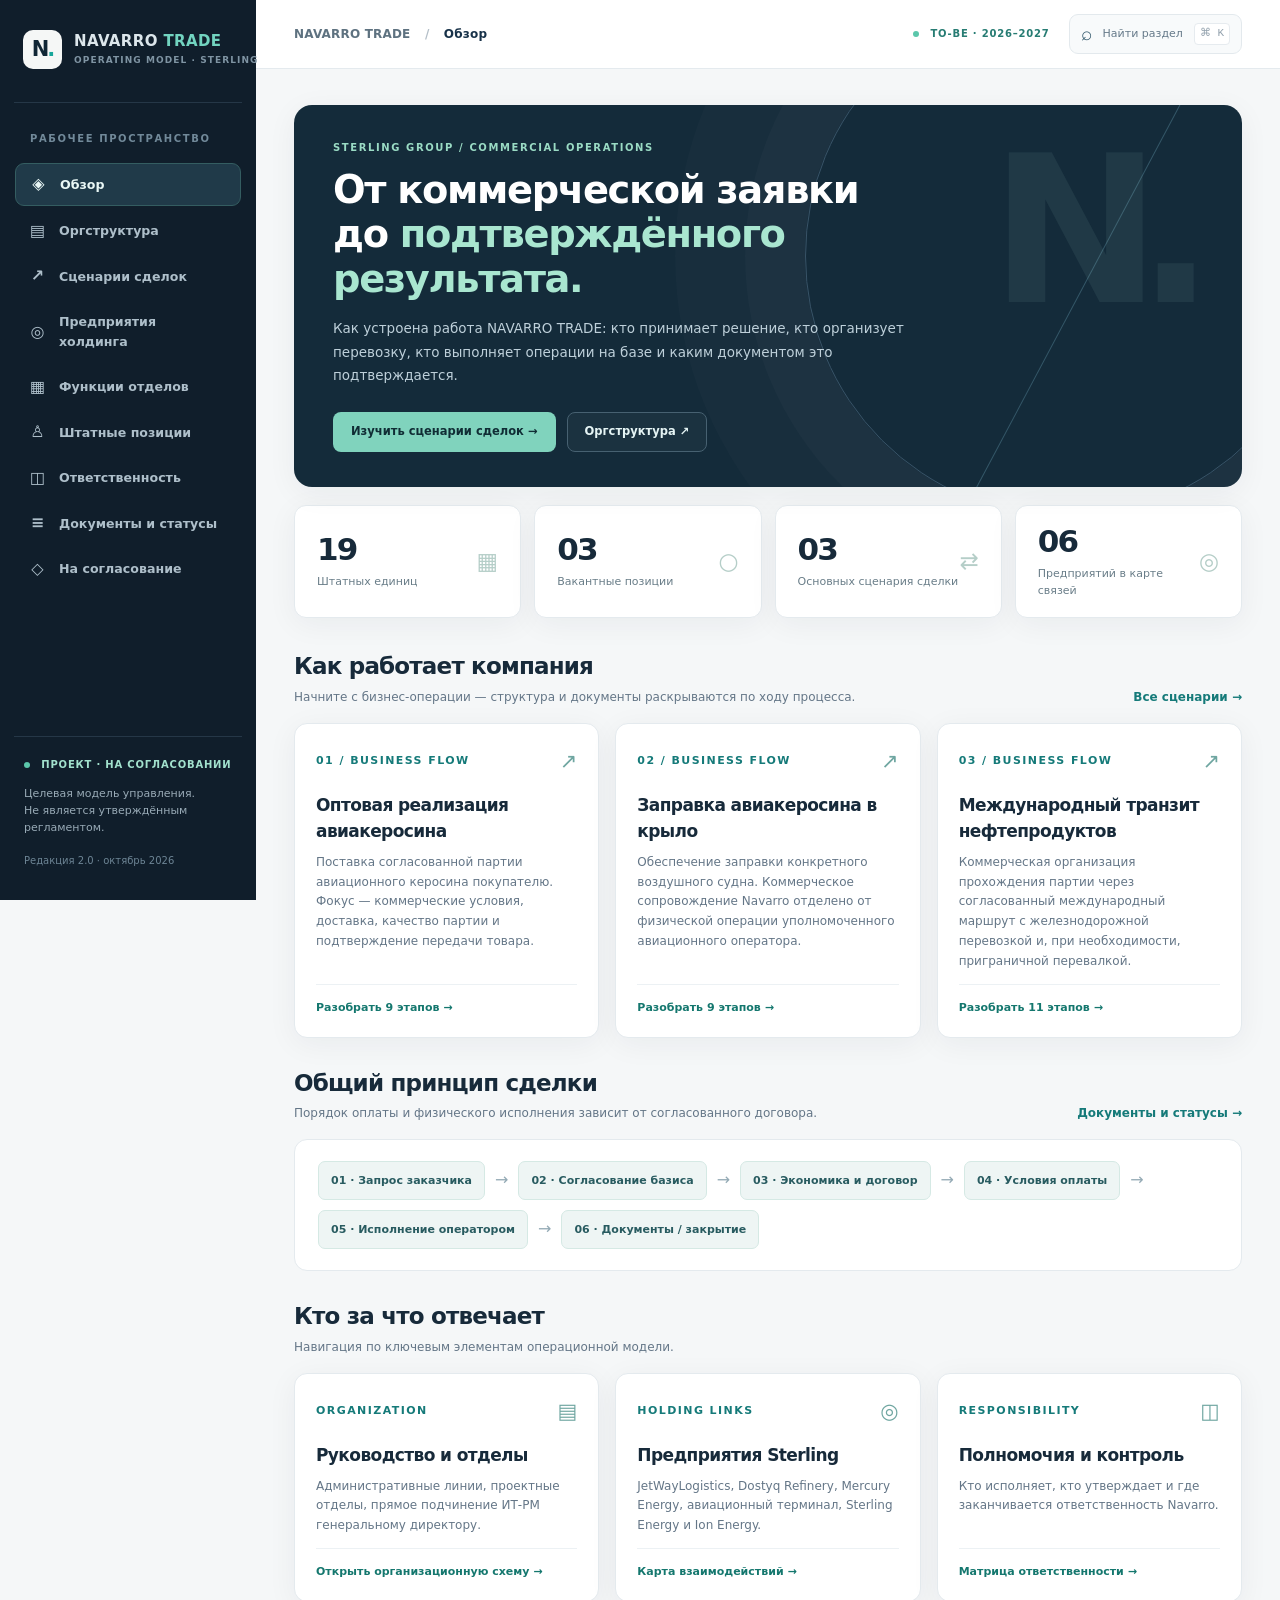
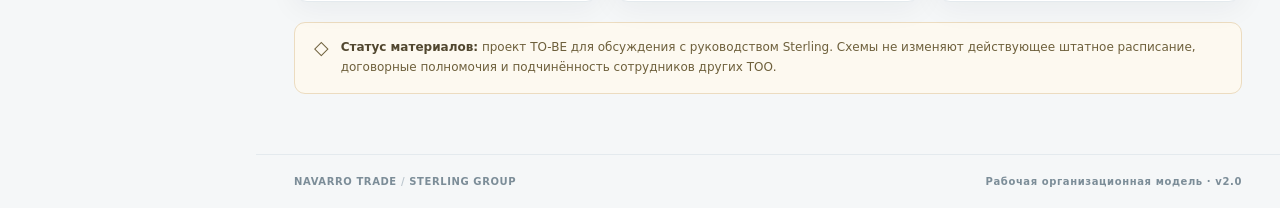
==== commit 4136c01d: "Fix organizational chart reporting lines and department boundaries" ====
--- a/index.html
+++ b/index.html
@@ -5,7 +5,7 @@
 <meta name="theme-color" content="#101e2b"><meta name="description" content="NAVARRO TRADE — проект операционной модели: оргструктура, реальные сценарии сделок, межфирменные процессы и ответственность.">
 <title>NAVARRO TRADE — Operating Model</title>
 <link rel="icon" href="assets/favicon.svg" type="image/svg+xml">
-<link rel="stylesheet" href="assets/style.css">
+<link rel="stylesheet" href="assets/style.css?v=20261020-org21">
 </head>
 <body>
 <div class="app" id="app">
@@ -26,6 +26,6 @@
  </div>
 </div>
 <div class="search-modal" id="search-modal" hidden><div class="search-box" role="dialog" aria-modal="true" aria-label="Поиск"><div class="search-head"><span>⌕</span><input id="search-input" type="search" placeholder="Поиск по отделам, процессам, компаниям…" autocomplete="off"><button id="search-close" aria-label="Закрыть поиск">ESC</button></div><div id="search-results" class="search-results"></div><div class="search-bottom">Enter — открыть первый результат · Esc — закрыть</div></div></div>
-<script src="assets/data.js"></script><script src="assets/app.js"></script>
+<script src="assets/data.js"></script><script src="assets/app.js?v=20261020-org21"></script>
 </body>
 </html>
--- a/assets/style.css
+++ b/assets/style.css
@@ -5,3 +5,18 @@
 /* Readable top-level hierarchy, with detailed interactive canvas below. */
 .org-summary{border:1px solid #dbe8e8;border-radius:13px;background:#fff;padding:16px 19px 15px;margin-bottom:17px;box-shadow:var(--shadow)}.org-ceo{display:flex;flex-direction:column;align-items:center;justify-content:center;text-align:center;gap:3px;width:min(350px,100%);margin:0 auto 18px;border:0;border-radius:10px;background:#173b4e;color:white;padding:13px 18px;position:relative}.org-ceo:after{content:"";position:absolute;width:2px;height:18px;background:#a9bfcc;bottom:-18px}.org-ceo small{font-size:9px;letter-spacing:.12em;color:#a2d4ce}.org-ceo strong{font-size:14px}.org-summary-row{display:grid;grid-template-columns:repeat(6,minmax(0,1fr));gap:9px}.org-summary-card{background:#f7faf9;border:1px solid #ddeae7;border-radius:8px;text-align:center;min-width:0;padding:13px 7px;min-height:85px}.org-summary-card:hover,.org-summary-card.selected{border-color:#48a393;background:#eaf6f0}.org-summary-card b{display:block;font-size:11px;line-height:1.45;color:#224a56}.org-summary-card span{display:block;color:#728b96;font-size:10px;line-height:1.4;margin-top:4px}.org-summary-note{display:flex;gap:14px;flex-wrap:wrap;margin-top:12px;border-top:1px solid #ecf1f1;padding-top:11px;font-size:10.8px;color:#5d7c86}.org-summary-note b{color:#1f5b60}@media(max-width:1150px){.org-summary-row{grid-template-columns:repeat(3,minmax(0,1fr))}}@media(max-width:620px){.org-summary-row{grid-template-columns:repeat(2,minmax(0,1fr))}.org-summary{padding:13px}.org-summary-card{min-height:75px}.org-summary-note{flex-direction:column;gap:6px}}
 .staff-btn{font-family:inherit;color:inherit;border:0;border-bottom:1px solid #eef2f5;background:#fff;width:100%;text-align:left;cursor:pointer}.staff-btn:hover,.staff-btn.selected{background:#f0f8f5}.staff-btn.selected{box-shadow:inset 3px 0 #168676}.role-profile{scroll-margin-top:90px}.role-profile h2{font-size:21px;margin:3px 0 14px}
+
+/* Clear reporting lanes (organization hierarchy v2.1). */
+.org-zone rect{stroke-width:2;fill-opacity:.93}
+.org-zone.zone-commercial rect{fill:#eff9f6;stroke:#b4dbd0}
+.org-zone.zone-logistics rect{fill:#f2f7fb;stroke:#c4d8e8}
+.org-zone.zone-finance rect{fill:#fff8ed;stroke:#ead7ad}
+.org-zone-title{font-size:15px;font-weight:800;letter-spacing:.045em;fill:#27596a}
+.zone-finance .org-zone-title{fill:#8c622c}
+.org-zone-note{font-size:11.5px;fill:#577987}
+.zone-finance .org-zone-note{fill:#8e7458}
+.org-edge-commerce{stroke:#62a89a;stroke-width:2.2}
+.org-edge-finance{stroke:#b9995b;stroke-width:2.2}
+.org-edge-management{stroke:#9bafbb;stroke-width:2.1}
+.org-function-caption{fill:#18867d;font-size:10.2px;font-weight:700}
+.org-toolbar button{white-space:nowrap}
